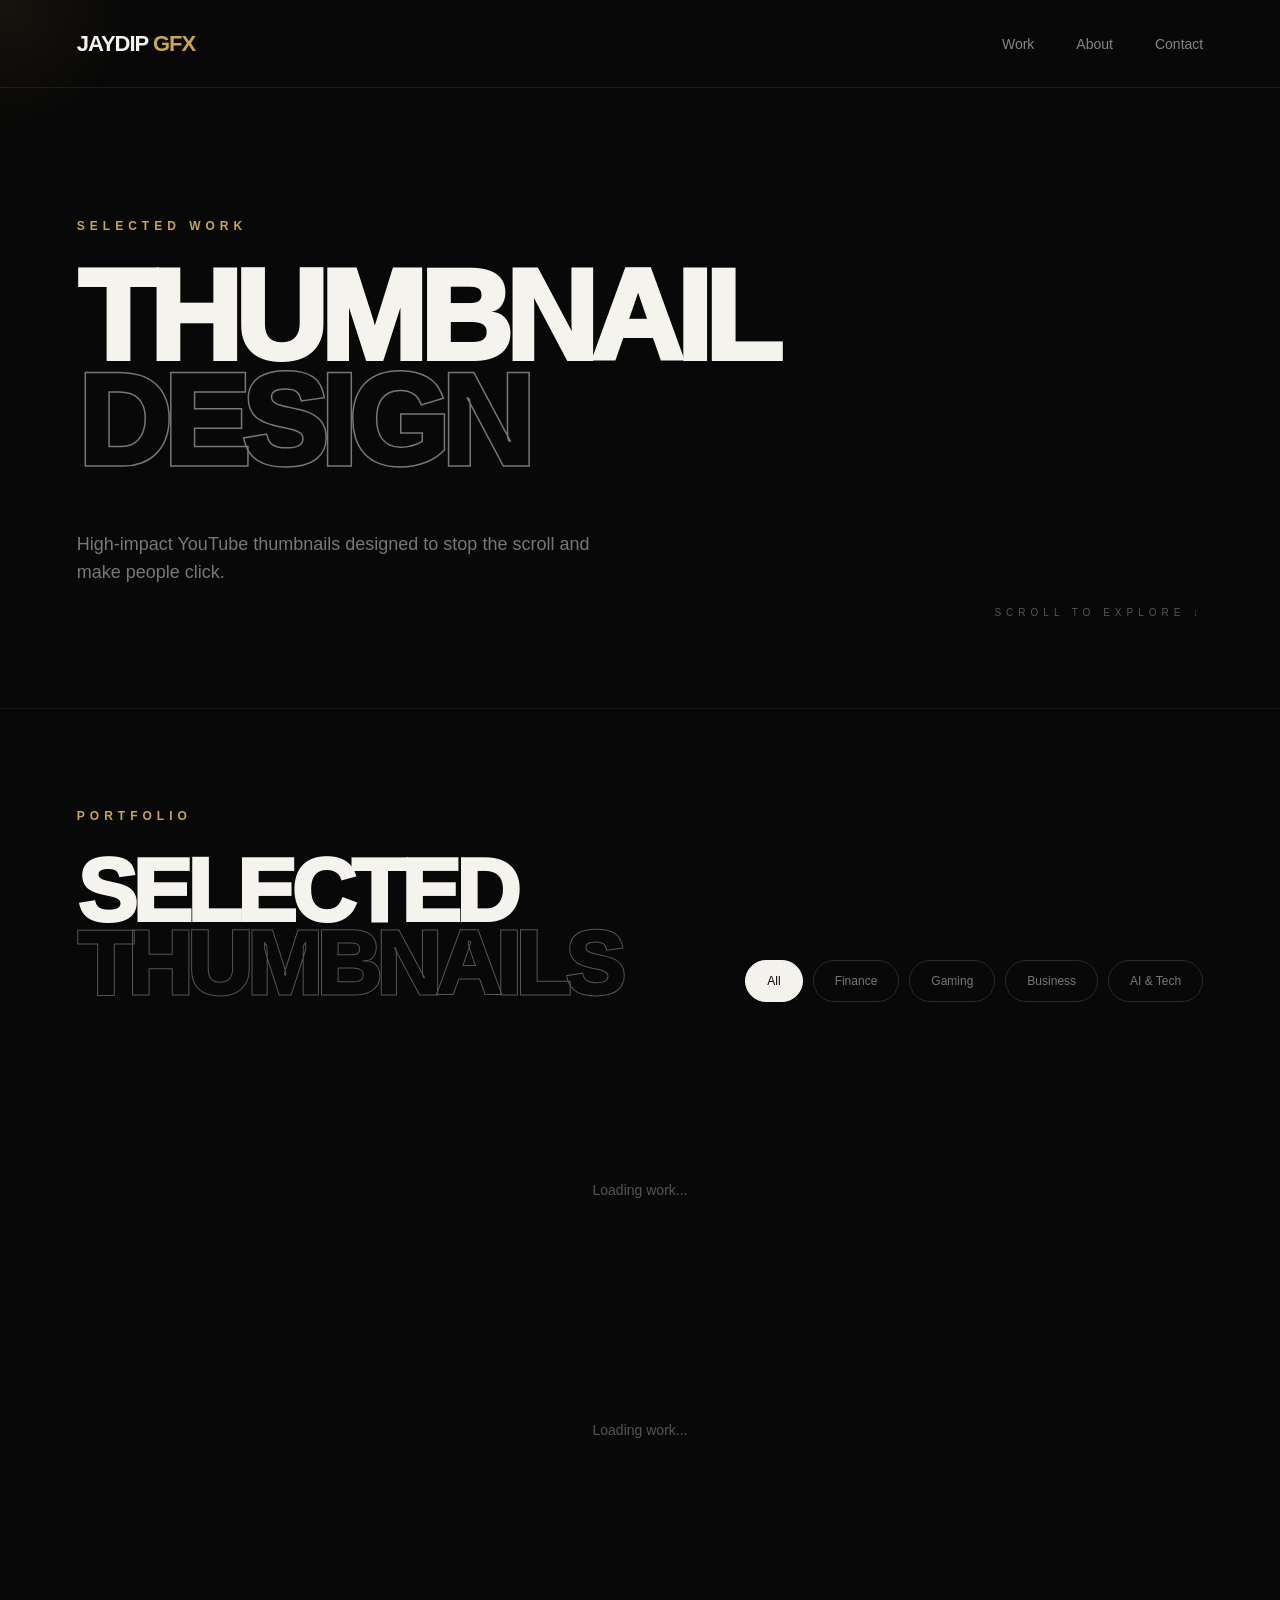
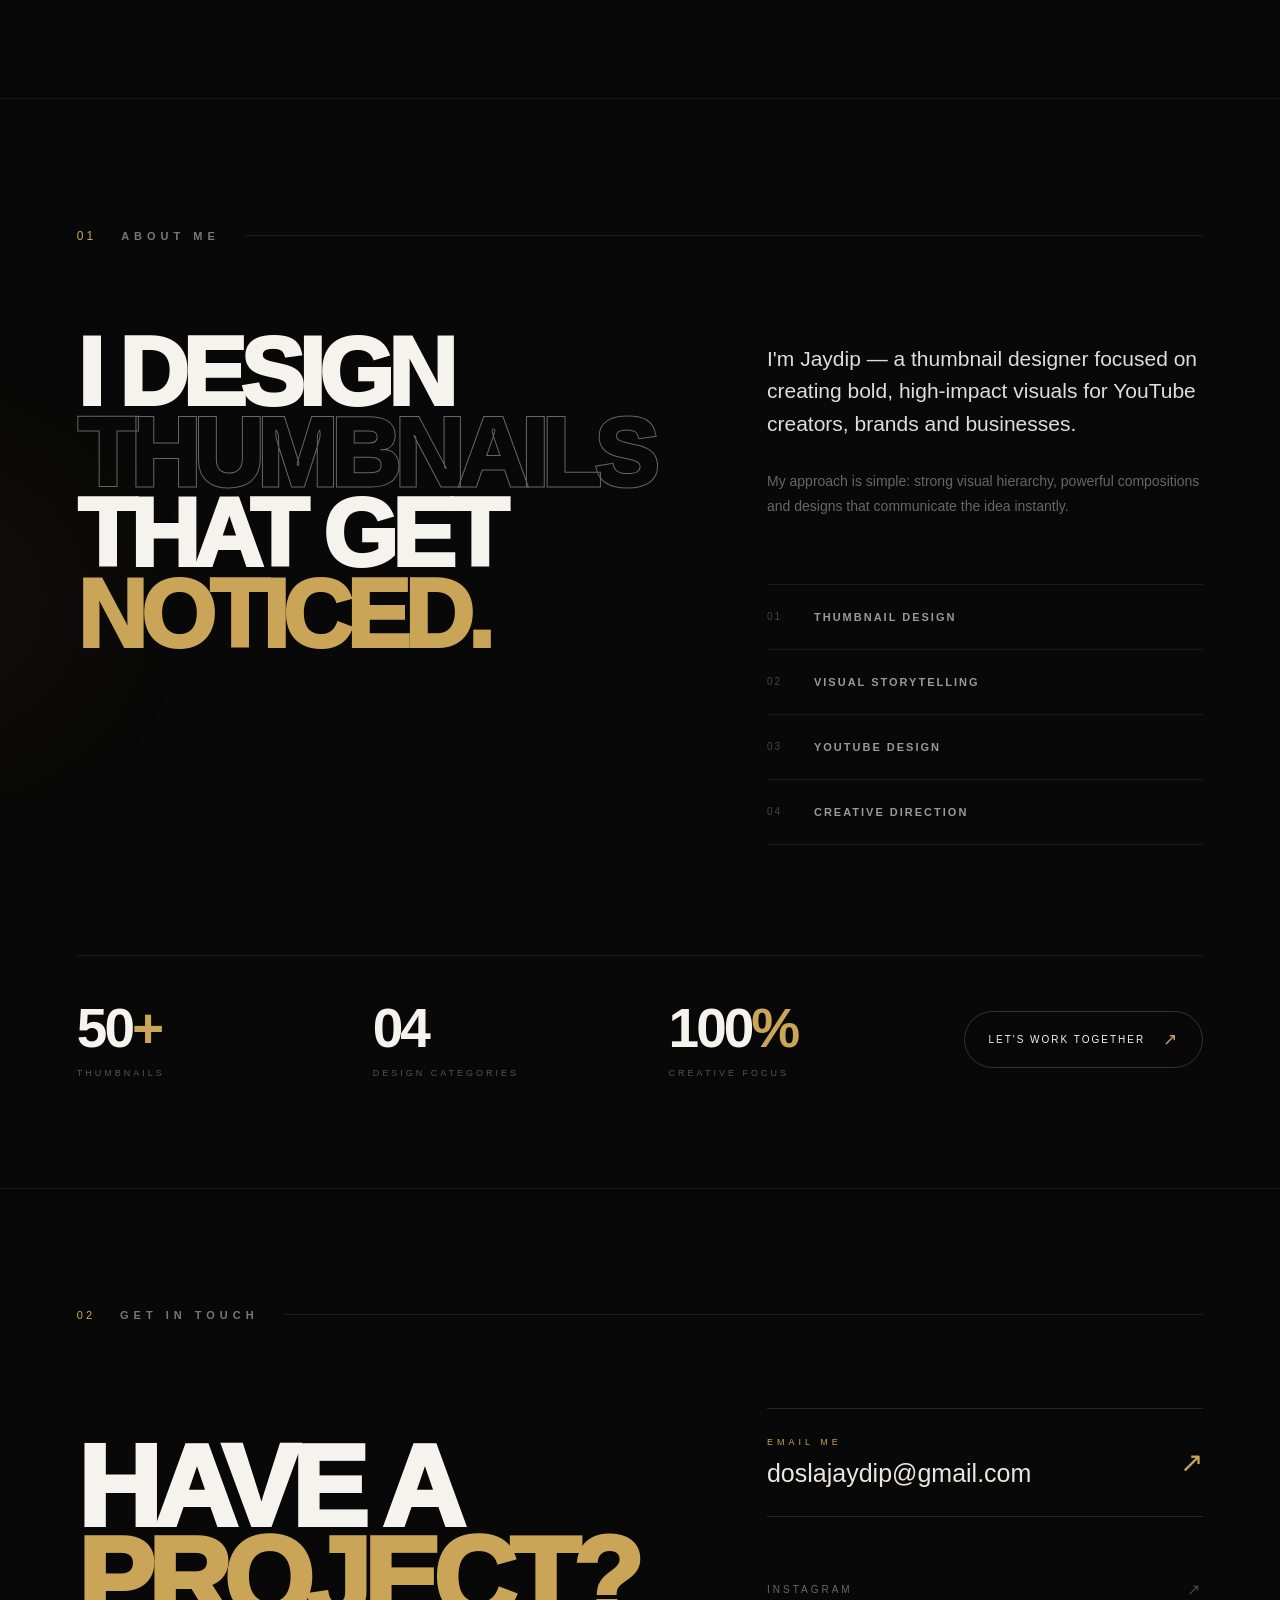
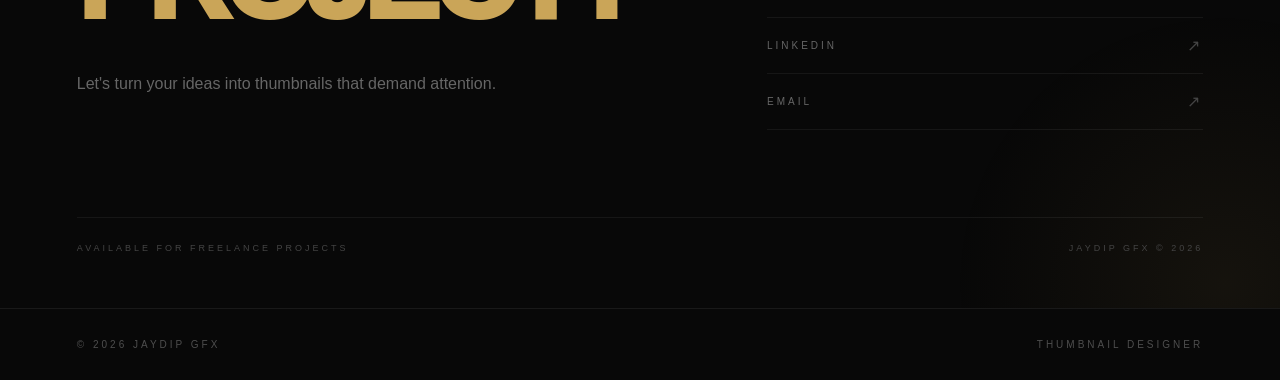
==== index.html @ 00093c63 "Initial portfolio website" ====
<!DOCTYPE html>
<html lang="en">

<head>
    <meta charset="UTF-8">
    <meta name="viewport" content="width=device-width, initial-scale=1.0">

    <title>Jaydip GFX — Thumbnail Designer</title>

    <meta
        name="description"
        content="Jaydip GFX — High-impact YouTube thumbnail designer creating bold visuals that stop the scroll."
    >

    <link rel="stylesheet" href="style.css">
</head>

<body>

    <!-- CURSOR GLOW -->
    <div class="cursor-glow"></div>


    <!-- =========================
         NAVBAR
    ========================== -->

    <header class="navbar">

        <div class="logo">
            JAYDIP <span>GFX</span>
        </div>

        <nav>
            <a href="#work">Work</a>
            <a href="#about">About</a>
            <a href="#contact">Contact</a>
        </nav>

    </header>


    <main>


        <!-- =========================
             HERO
        ========================== -->

        <section class="hero">

            <div class="hero-label">
                SELECTED WORK
            </div>

            <h1>
                THUMBNAIL
                <span>DESIGN</span>
            </h1>

            <p>
                High-impact YouTube thumbnails designed
                to stop the scroll and make people click.
            </p>

            <div class="scroll-text">
                SCROLL TO EXPLORE ↓
            </div>

        </section>



        <!-- =========================
             PORTFOLIO
        ========================== -->

        <section class="portfolio" id="work">

            <div class="portfolio-heading">

                <div>

                    <div class="small-label">
                        PORTFOLIO
                    </div>

                    <h2>
                        SELECTED
                        <span>THUMBNAILS</span>
                    </h2>

                </div>


                <div class="filters">

                    <button
                        class="filter active"
                        data-category="All"
                    >
                        All
                    </button>

                    <button
                        class="filter"
                        data-category="Finance"
                    >
                        Finance
                    </button>

                    <button
                        class="filter"
                        data-category="Gaming"
                    >
                        Gaming
                    </button>

                    <button
                        class="filter"
                        data-category="Business"
                    >
                        Business
                    </button>

                    <button
                        class="filter"
                        data-category="AI & Tech"
                    >
                        AI & Tech
                    </button>

                </div>

            </div>


            <!-- MOVING THUMBNAILS -->

            <div class="thumbnail-showcase">

                <div
                    class="thumbnail-row row-left"
                    id="thumbnailRow1"
                >
                    <div class="loading">
                        Loading work...
                    </div>
                </div>

                <div
                    class="thumbnail-row row-right"
                    id="thumbnailRow2"
                >
                    <div class="loading">
                        Loading work...
                    </div>
                </div>

            </div>

        </section>



        <!-- =========================
             ABOUT ME
        ========================== -->

        <section class="about" id="about">

            <div class="about-top">

                <div class="about-number">
                    01
                </div>

                <div class="about-label">
                    ABOUT ME
                </div>

            </div>


            <div class="about-main">

                <div class="about-heading">

                    <h2>
                        I DESIGN
                        <span>THUMBNAILS</span>
                        THAT GET
                        <em>NOTICED.</em>
                    </h2>

                </div>


                <div class="about-content">

                    <div class="about-intro">

                        <p class="about-big-text">
                            I'm Jaydip — a thumbnail designer
                            focused on creating bold, high-impact
                            visuals for YouTube creators,
                            brands and businesses.
                        </p>

                        <p class="about-description">
                            My approach is simple: strong visual
                            hierarchy, powerful compositions and
                            designs that communicate the idea
                            instantly.
                        </p>

                    </div>


                    <div class="about-skills">

                        <div class="skill">
                            <span>01</span>
                            <strong>THUMBNAIL DESIGN</strong>
                        </div>

                        <div class="skill">
                            <span>02</span>
                            <strong>VISUAL STORYTELLING</strong>
                        </div>

                        <div class="skill">
                            <span>03</span>
                            <strong>YOUTUBE DESIGN</strong>
                        </div>

                        <div class="skill">
                            <span>04</span>
                            <strong>CREATIVE DIRECTION</strong>
                        </div>

                    </div>

                </div>

            </div>


            <!-- ABOUT STATS -->

            <div class="about-bottom">

                <div class="about-stat">

                    <strong>
                        50<span>+</span>
                    </strong>

                    <p>
                        THUMBNAILS
                    </p>

                </div>


                <div class="about-stat">

                    <strong>
                        04
                    </strong>

                    <p>
                        DESIGN CATEGORIES
                    </p>

                </div>


                <div class="about-stat">

                    <strong>
                        100<span>%</span>
                    </strong>

                    <p>
                        CREATIVE FOCUS
                    </p>

                </div>


                <a
                    href="#contact"
                    class="about-button"
                >
                    LET'S WORK TOGETHER
                    <span>↗</span>
                </a>

            </div>

        </section>



        <!-- =========================
             CONTACT
        ========================== -->

        <section class="contact" id="contact">

            <div class="contact-header">

                <div class="contact-number">
                    02
                </div>

                <div class="contact-label">
                    GET IN TOUCH
                </div>

            </div>


            <div class="contact-main">

                <div class="contact-title">

                    <h2>
                        HAVE A
                        <span>PROJECT?</span>
                    </h2>

                    <p>
                        Let's turn your ideas into thumbnails
                        that demand attention.
                    </p>

                </div>


                <div class="contact-action">

                    <a
                        href="mailto:doslajaydip@gmail.com"
                        class="contact-email"
                    >

                        <span>
                            EMAIL ME
                        </span>

                        <strong>
                            doslajaydip@gmail.com
                        </strong>

                        <b>
                            ↗
                        </b>

                    </a>


                    <div class="contact-socials">

                        <a
                            href="https://www.instagram.com/jaydip.thums?stkn=MXZncGpzMDNqcXFlNA=="
                            target="_blank"
                            rel="noopener noreferrer"
                        >
                            INSTAGRAM
                            <span>↗</span>
                        </a>

                        <a
                            href="https://www.linkedin.com/in/jaydip-dosla-b72339359?utm_source=share_via&utm_content=profile&utm_medium=member_android"
                            target="_blank"
                            rel="noopener noreferrer"
                        >
                            LINKEDIN
                            <span>↗</span>
                        </a>

                        <a
                            href="mailto:doslajaydip@gmail.com"
                        >
                            EMAIL
                            <span>↗</span>
                        </a>

                    </div>

                </div>

            </div>


            <div class="contact-bottom">

                <span>
                    AVAILABLE FOR FREELANCE PROJECTS
                </span>

                <span>
                    JAYDIP GFX © 2026
                </span>

            </div>

        </section>

    </main>



    <!-- =========================
         FOOTER
    ========================== -->

    <footer>

        <div>
            © 2026 JAYDIP GFX
        </div>

        <div>
            THUMBNAIL DESIGNER
        </div>

    </footer>



    <!-- =========================
         LIGHTBOX
    ========================== -->

    <div
        class="lightbox"
        id="lightbox"
    >

        <button
            class="lightbox-close"
            id="lightboxClose"
            aria-label="Close preview"
        >
            ×
        </button>


        <button
            class="lightbox-nav lightbox-prev"
            id="lightboxPrev"
            aria-label="Previous thumbnail"
        >
            ←
        </button>


        <div class="lightbox-content">

            <img
                id="lightboxImage"
                src=""
                alt="Thumbnail Preview"
            >

            <div class="lightbox-info">

                <span id="lightboxCategory"></span>

                <h3 id="lightboxTitle"></h3>

            </div>

        </div>


        <button
            class="lightbox-nav lightbox-next"
            id="lightboxNext"
            aria-label="Next thumbnail"
        >
            →
        </button>

    </div>



    <!-- SUPABASE -->

    <script src="https://cdn.jsdelivr.net/npm/@supabase/supabase-js@2"></script>

    <script src="script.js"></script>

</body>

</html>
---- style.css ----
/* =========================================
   JAYDIP GFX
   DARK LUXURY THUMBNAIL PORTFOLIO
========================================= */


/* =========================================
   RESET
========================================= */

* {
    margin: 0;
    padding: 0;
    box-sizing: border-box;
}

html {
    scroll-behavior: smooth;
}

body {
    background: #080808;
    color: #f5f3ee;
    font-family: Arial, Helvetica, sans-serif;
    overflow-x: hidden;
}

button,
a {
    font-family: inherit;
}

button {
    border: none;
}


/* =========================================
   CURSOR GLOW
========================================= */

.cursor-glow {
    position: fixed;

    width: 300px;
    height: 300px;

    border-radius: 50%;

    pointer-events: none;

    background:
        radial-gradient(
            circle,
            rgba(202, 165, 88, 0.08),
            transparent 65%
        );

    transform:
        translate(-50%, -50%);

    z-index: 0;
}


/* =========================================
   NAVBAR
========================================= */

.navbar {
    height: 88px;

    padding:
        0 6vw;

    display: flex;

    align-items: center;

    justify-content: space-between;

    border-bottom:
        1px solid rgba(255,255,255,0.08);

    position: relative;

    z-index: 100;
}

.logo {
    font-size: 22px;

    font-weight: 900;

    letter-spacing: -1px;
}

.logo span {
    color: #caa558;
}

.navbar nav {
    display: flex;

    gap: 42px;
}

.navbar nav a {
    position: relative;

    color: #858585;

    text-decoration: none;

    font-size: 14px;

    transition:
        color 0.3s ease;
}

.navbar nav a::after {
    content: "";

    position: absolute;

    left: 0;

    bottom: -7px;

    width: 0;

    height: 1px;

    background: #caa558;

    transition:
        width 0.3s ease;
}

.navbar nav a:hover {
    color: #fff;
}

.navbar nav a:hover::after {
    width: 100%;
}


/* =========================================
   HERO
========================================= */

.hero {
    min-height: 620px;

    padding:
        110px 6vw
        100px;

    position: relative;

    display: flex;

    flex-direction: column;

    justify-content: center;
}

.hero-label,
.small-label,
.contact-label {
    color: #caa558;

    font-size: 12px;

    font-weight: 700;

    letter-spacing: 5px;

    margin-bottom: 32px;
}

.hero h1 {
    font-size:
        clamp(70px, 10vw, 150px);

    line-height: 0.82;

    letter-spacing: -7px;

    font-weight: 950;

    max-width: 1000px;
}

.hero h1 span {
    display: block;

    color: transparent;

    -webkit-text-stroke:
        1.5px #777;
}

.hero p {
    margin-top: 55px;

    color: #777;

    font-size: 18px;

    line-height: 1.6;

    max-width: 520px;
}

.scroll-text {
    position: absolute;

    right: 6vw;

    bottom: 90px;

    color: #555;

    font-size: 10px;

    letter-spacing: 5px;
}


/* =========================================
   PORTFOLIO
========================================= */

.portfolio {
    padding:
        100px 0
        150px;

    border-top:
        1px solid rgba(255,255,255,0.07);

    overflow: hidden;
}

.portfolio-heading {
    padding:
        0 6vw
        70px;

    display: flex;

    align-items: flex-end;

    justify-content: space-between;

    gap: 40px;
}

.portfolio-heading h2 {
    font-size:
        clamp(55px, 7vw, 100px);

    line-height: 0.82;

    letter-spacing: -5px;

    font-weight: 950;
}

.portfolio-heading h2 span {
    display: block;

    color: transparent;

    -webkit-text-stroke:
        1px #555;
}


/* =========================================
   FILTERS
========================================= */

.filters {
    display: flex;

    gap: 10px;

    flex-wrap: wrap;

    justify-content: flex-end;
}

.filter {
    background: transparent;

    color: #777;

    border:
        1px solid #292929;

    border-radius: 100px;

    padding:
        13px 21px;

    cursor: pointer;

    font-size: 12px;

    transition:
        0.3s ease;
}

.filter:hover {
    border-color: #777;

    color: #fff;
}

.filter.active {
    background: #f4f2ed;

    color: #090909;

    border-color: #f4f2ed;
}


/* =========================================
   MOVING THUMBNAILS
========================================= */

.thumbnail-showcase {
    width: 100%;

    overflow: hidden;

    display: flex;

    flex-direction: column;

    gap: 24px;

    padding: 10px 0;
}

.thumbnail-row {
    display: flex;

    width: max-content;

    gap: 24px;

    will-change: transform;
}

.row-left {
    animation:
        moveRight 35s linear infinite;
}

.row-right {
    animation:
        moveLeft 35s linear infinite;
}

@keyframes moveLeft {

    from {
        transform: translateX(0);
    }

    to {
        transform: translateX(-50%);
    }

}

@keyframes moveRight {

    from {
        transform: translateX(-50%);
    }

    to {
        transform: translateX(0);
    }

}


/* =========================================
   THUMBNAIL CARD
========================================= */

.thumbnail-card {
    position: relative;

    width: 420px;

    aspect-ratio: 16 / 9;

    flex-shrink: 0;

    overflow: hidden;

    background: #111;

    border:
        1px solid rgba(255,255,255,0.09);

    border-radius: 5px;

    cursor: pointer;

    transition:
        transform 0.5s ease,
        border-color 0.5s ease;
}

.thumbnail-card:hover {
    transform:
        scale(1.025);

    border-color:
        rgba(202,165,88,0.65);

    z-index: 5;
}

.thumbnail-card img {
    width: 100%;

    height: 100%;

    display: block;

    object-fit: cover;

    transition:
        transform 0.8s ease;
}

.thumbnail-card:hover img {
    transform:
        scale(1.06);
}


/* =========================================
   THUMBNAIL OVERLAY
========================================= */

.thumbnail-overlay {
    position: absolute;

    inset: 0;

    padding: 24px;

    display: flex;

    flex-direction: column;

    justify-content: flex-end;

    background:
        linear-gradient(
            transparent 45%,
            rgba(0,0,0,0.88)
        );

    opacity: 0;

    transition:
        opacity 0.4s ease;
}

.thumbnail-card:hover
.thumbnail-overlay {
    opacity: 1;
}

.thumbnail-category {
    color: #caa558;

    font-size: 10px;

    letter-spacing: 3px;

    text-transform: uppercase;

    margin-bottom: 8px;
}

.thumbnail-title {
    color: #fff;

    font-size: 20px;

    font-weight: 800;
}


/* =========================================
   LOADING / ERROR
========================================= */

.loading,
.error,
.empty {
    width: 100vw;

    text-align: center;

    padding: 100px;

    color: #555;

    font-size: 14px;
}


/* =========================================
   ABOUT
========================================= */

.about {
    position: relative;

    padding:
        130px 6vw
        110px;

    border-top:
        1px solid rgba(255,255,255,0.07);

    overflow: hidden;
}

.about::before {
    content: "";

    position: absolute;

    width: 500px;
    height: 500px;

    left: -300px;
    top: 250px;

    border-radius: 50%;

    background:
        radial-gradient(
            circle,
            rgba(202,165,88,0.045),
            transparent 70%
        );

    pointer-events: none;
}


/* =========================================
   ABOUT TOP
========================================= */

.about-top {
    display: flex;

    align-items: center;

    gap: 25px;

    margin-bottom: 90px;
}

.about-number {
    color: #caa558;

    font-size: 12px;

    letter-spacing: 3px;
}

.about-label {
    color: #777;

    font-size: 11px;

    font-weight: 700;

    letter-spacing: 5px;
}

.about-top::after {
    content: "";

    height: 1px;

    flex: 1;

    background:
        rgba(255,255,255,0.09);
}


/* =========================================
   ABOUT MAIN
========================================= */

.about-main {
    position: relative;

    z-index: 2;

    display: grid;

    grid-template-columns:
        1.15fr
        0.85fr;

    gap: 100px;

    align-items: start;
}


/* =========================================
   ABOUT HEADING
========================================= */

.about-heading h2 {
    font-size:
        clamp(55px, 7.5vw, 115px);

    line-height: 0.84;

    letter-spacing: -6px;

    font-weight: 950;
}

.about-heading h2 span {
    display: block;

    color: transparent;

    -webkit-text-stroke:
        1px #666;
}

.about-heading h2 em {
    display: block;

    color: #caa558;

    font-style: normal;
}


/* =========================================
   ABOUT CONTENT
========================================= */

.about-content {
    padding-top: 10px;
}

.about-intro {
    max-width: 520px;
}

.about-big-text {
    color: #ddd;

    font-size: 21px;

    line-height: 1.55;

    font-weight: 500;
}

.about-description {
    margin-top: 28px;

    color: #666;

    font-size: 14px;

    line-height: 1.8;

    max-width: 480px;
}


/* =========================================
   SKILLS
========================================= */

.about-skills {
    margin-top: 65px;

    border-top:
        1px solid rgba(255,255,255,0.08);
}

.skill {
    min-height: 65px;

    display: flex;

    align-items: center;

    gap: 22px;

    border-bottom:
        1px solid rgba(255,255,255,0.08);

    transition:
        padding 0.3s ease;
}

.skill:hover {
    padding-left: 10px;
}

.skill span {
    color: #444;

    font-size: 10px;

    letter-spacing: 2px;

    width: 25px;
}

.skill strong {
    color: #999;

    font-size: 11px;

    letter-spacing: 2px;

    font-weight: 700;

    transition:
        color 0.3s ease;
}

.skill:hover strong {
    color: #caa558;
}


/* =========================================
   ABOUT STATS
========================================= */

.about-bottom {
    position: relative;

    z-index: 2;

    margin-top: 110px;

    padding-top: 45px;

    border-top:
        1px solid rgba(255,255,255,0.08);

    display: grid;

    grid-template-columns:
        1fr
        1fr
        1fr
        auto;

    align-items: center;

    gap: 45px;
}

.about-stat strong {
    display: block;

    color: #f5f3ee;

    font-size: 55px;

    line-height: 1;

    letter-spacing: -3px;

    font-weight: 900;
}

.about-stat strong span {
    color: #caa558;
}

.about-stat p {
    margin-top: 12px;

    color: #555;

    font-size: 9px;

    letter-spacing: 3px;
}


/* =========================================
   ABOUT BUTTON
========================================= */

.about-button {
    display: inline-flex;

    align-items: center;

    gap: 18px;

    color: #f5f3ee;

    text-decoration: none;

    border:
        1px solid #333;

    border-radius: 100px;

    padding:
        17px 23px;

    font-size: 10px;

    letter-spacing: 2px;

    transition:
        0.3s ease;
}

.about-button span {
    color: #caa558;

    font-size: 17px;

    transition:
        transform 0.3s ease;
}

.about-button:hover {
    background: #f5f3ee;

    color: #080808;

    border-color: #f5f3ee;
}

.about-button:hover span {
    transform:
        translate(3px,-3px);
}


/* =========================================
   PREMIUM CONTACT
========================================= */

.contact {
    position: relative;

    min-height: 720px;

    padding:
        120px 6vw
        55px;

    border-top:
        1px solid rgba(255,255,255,0.07);

    display: flex;

    flex-direction: column;

    justify-content: space-between;

    overflow: hidden;
}


/* CONTACT GLOW */

.contact::before {
    content: "";

    position: absolute;

    width: 550px;
    height: 550px;

    right: -220px;
    bottom: -250px;

    border-radius: 50%;

    background:
        radial-gradient(
            circle,
            rgba(202,165,88,0.07),
            transparent 70%
        );

    pointer-events: none;
}


/* =========================================
   CONTACT HEADER
========================================= */

.contact-header {
    display: flex;

    align-items: center;

    gap: 25px;
}

.contact-number {
    color: #caa558;

    font-size: 11px;

    letter-spacing: 3px;
}

.contact-label {
    margin: 0;

    color: #777;

    font-size: 11px;

    font-weight: 700;

    letter-spacing: 5px;
}

.contact-header::after {
    content: "";

    height: 1px;

    flex: 1;

    background:
        rgba(255,255,255,0.09);
}


/* =========================================
   CONTACT MAIN
========================================= */

.contact-main {
    position: relative;

    z-index: 2;

    display: grid;

    grid-template-columns:
        1.15fr
        0.85fr;

    gap: 100px;

    align-items: center;
}


/* =========================================
   CONTACT TITLE
========================================= */

.contact-title h2 {
    font-size:
        clamp(70px, 9vw, 140px);

    line-height: 0.8;

    letter-spacing: -7px;

    font-weight: 950;
}

.contact-title h2 span {
    display: block;

    color: #caa558;
}

.contact-title p {
    max-width: 450px;

    margin-top: 45px;

    color: #666;

    font-size: 16px;

    line-height: 1.7;
}


/* =========================================
   EMAIL CTA
========================================= */

.contact-action {
    width: 100%;
}

.contact-email {
    position: relative;

    display: block;

    padding:
        28px 0;

    color: #fff;

    text-decoration: none;

    border-top:
        1px solid rgba(255,255,255,0.12);

    border-bottom:
        1px solid rgba(255,255,255,0.12);

    transition:
        padding 0.4s ease;
}

.contact-email:hover {
    padding-left: 12px;
}

.contact-email span {
    display: block;

    margin-bottom: 12px;

    color: #caa558;

    font-size: 9px;

    letter-spacing: 4px;
}

.contact-email strong {
    display: inline-block;

    color: #e8e6e0;

    font-size:
        clamp(18px, 2vw, 25px);

    font-weight: 500;
}

.contact-email b {
    position: absolute;

    right: 0;

    top: 50%;

    transform:
        translateY(-50%);

    color: #caa558;

    font-size: 28px;

    font-weight: 400;

    transition:
        transform 0.3s ease;
}

.contact-email:hover b {
    transform:
        translate(5px,-55%);
}


/* =========================================
   SOCIAL LINKS
========================================= */

.contact-socials {
    margin-top: 45px;

    display: flex;

    flex-direction: column;
}

.contact-socials a {
    display: flex;

    align-items: center;

    justify-content: space-between;

    padding:
        18px 0;

    color: #666;

    text-decoration: none;

    font-size: 10px;

    letter-spacing: 3px;

    border-bottom:
        1px solid rgba(255,255,255,0.06);

    transition:
        color 0.3s ease,
        padding 0.3s ease;
}

.contact-socials a:hover {
    color: #fff;

    padding-left: 8px;
}

.contact-socials a span {
    color: #444;

    font-size: 16px;

    transition:
        color 0.3s ease,
        transform 0.3s ease;
}

.contact-socials a:hover span {
    color: #caa558;

    transform:
        translate(3px,-3px);
}


/* =========================================
   CONTACT BOTTOM
========================================= */

.contact-bottom {
    position: relative;

    z-index: 2;

    display: flex;

    justify-content: space-between;

    padding-top: 25px;

    border-top:
        1px solid rgba(255,255,255,0.06);

    color: #444;

    font-size: 9px;

    letter-spacing: 3px;
}


/* =========================================
   FOOTER
========================================= */

footer {
    padding:
        30px 6vw;

    border-top:
        1px solid rgba(255,255,255,0.07);

    display: flex;

    justify-content: space-between;

    color: #4e4e4e;

    font-size: 10px;

    letter-spacing: 3px;
}


/* =========================================
   LIGHTBOX
========================================= */

.lightbox {
    position: fixed;

    inset: 0;

    width: 100%;
    height: 100%;

    z-index: 99999;

    display: flex;

    align-items: center;

    justify-content: center;

    padding: 40px;

    background:
        rgba(4,4,4,0.96);

    backdrop-filter:
        blur(20px);

    -webkit-backdrop-filter:
        blur(20px);

    opacity: 0;

    visibility: hidden;

    pointer-events: none;

    transition:
        opacity 0.3s ease,
        visibility 0.3s ease;
}

.lightbox.active {
    opacity: 1;

    visibility: visible;

    pointer-events: auto;
}


/* LIGHTBOX CONTENT */

.lightbox-content {
    width:
        min(1100px,90vw);

    max-height: 90vh;

    display: flex;

    flex-direction: column;

    align-items: center;

    justify-content: center;
}

.lightbox-content img {
    max-width: 100%;

    max-height: 75vh;

    width: auto;

    height: auto;

    object-fit: contain;

    border:
        1px solid rgba(255,255,255,0.1);

    box-shadow:
        0 40px 100px rgba(0,0,0,0.7);
}


/* LIGHTBOX INFO */

.lightbox-info {
    width: 100%;

    max-width: 900px;

    padding-top: 22px;
}

.lightbox-info span {
    display: block;

    color: #caa558;

    font-size: 10px;

    letter-spacing: 4px;

    text-transform: uppercase;

    margin-bottom: 8px;
}

.lightbox-info h3 {
    color: #fff;

    font-size: 24px;

    font-weight: 800;
}


/* CLOSE BUTTON */

.lightbox-close {
    position: absolute;

    top: 30px;

    right: 40px;

    width: 50px;

    height: 50px;

    display: flex;

    align-items: center;

    justify-content: center;

    border:
        1px solid #333;

    border-radius: 50%;

    background: transparent;

    color: #fff;

    font-size: 30px;

    cursor: pointer;

    transition:
        0.3s ease;
}

.lightbox-close:hover {
    background: #fff;

    color: #080808;

    border-color: #fff;
}


/* LIGHTBOX NAV */

.lightbox-nav {
    position: absolute;

    top: 50%;

    transform:
        translateY(-50%);

    width: 55px;

    height: 55px;

    border:
        1px solid #333;

    border-radius: 50%;

    background:
        rgba(10,10,10,0.7);

    color: #fff;

    font-size: 20px;

    cursor: pointer;

    transition:
        0.3s ease;

    z-index: 2;
}

.lightbox-nav:hover {
    background: #f5f3ee;

    color: #080808;

    border-color: #f5f3ee;
}

.lightbox-prev {
    left: 35px;
}

.lightbox-next {
    right: 35px;
}


/* =========================================
   TABLET
========================================= */

@media (max-width: 900px) {

    .about-main {
        grid-template-columns: 1fr;

        gap: 60px;
    }

    .about-bottom {
        grid-template-columns:
            1fr 1fr;

        gap: 45px;
    }

    .contact-main {
        grid-template-columns: 1fr;

        gap: 60px;
    }

}


/* =========================================
   MOBILE
========================================= */

@media (max-width: 768px) {

    /* NAVBAR */

    .navbar {
        height: 70px;

        padding:
            0 5vw;
    }

    .navbar nav {
        gap: 18px;
    }

    .navbar nav a {
        font-size: 12px;
    }


    /* HERO */

    .hero {
        min-height: 520px;

        padding:
            80px 5vw;
    }

    .hero h1 {
        font-size: 18vw;

        letter-spacing: -4px;
    }

    .hero p {
        margin-top: 40px;

        font-size: 15px;
    }

    .scroll-text {
        display: none;
    }


    /* PORTFOLIO */

    .portfolio-heading {
        padding:
            0 5vw
            50px;

        flex-direction: column;

        align-items: flex-start;
    }

    .portfolio-heading h2 {
        font-size: 16vw;
    }

    .filters {
        justify-content: flex-start;
    }

    .thumbnail-card {
        width: 300px;
    }

    .thumbnail-showcase {
        gap: 16px;
    }

    .thumbnail-row {
        gap: 16px;
    }


    /* ABOUT */

    .about {
        padding:
            90px 5vw
            80px;
    }

    .about-top {
        margin-bottom: 60px;
    }

    .about-heading h2 {
        font-size: 16vw;

        letter-spacing: -4px;
    }

    .about-big-text {
        font-size: 18px;
    }

    .about-description {
        font-size: 13px;
    }

    .about-skills {
        margin-top: 45px;
    }

    .about-bottom {
        margin-top: 75px;

        grid-template-columns:
            1fr 1fr;

        gap: 35px;
    }

    .about-stat strong {
        font-size: 42px;
    }

    .about-button {
        grid-column:
            1 / -1;

        justify-self: start;

        margin-top: 10px;
    }


    /* CONTACT */

    .contact {
        min-height: 700px;

        padding:
            90px 5vw
            40px;
    }

    .contact-title h2 {
        font-size: 15vw;

        letter-spacing: -5px;
    }

    .contact-title p {
        font-size: 14px;

        margin-top: 30px;
    }

    .contact-email strong {
        font-size: 17px;
    }

    .contact-socials {
        margin-top: 35px;
    }

    .contact-bottom {
        flex-direction: column;

        gap: 12px;

        font-size: 8px;
    }


    /* FOOTER */

    footer {
        padding:
            25px 5vw;

        gap: 20px;
    }


    /* LIGHTBOX */

    .lightbox {
        padding: 20px;
    }

    .lightbox-content {
        width: 100%;
    }

    .lightbox-content img {
        max-height: 65vh;
    }

    .lightbox-close {
        top: 18px;

        right: 18px;

        width: 44px;

        height: 44px;

        font-size: 25px;
    }

    .lightbox-nav {
        width: 44px;

        height: 44px;

        font-size: 16px;
    }

    .lightbox-prev {
        left: 12px;
    }

    .lightbox-next {
        right: 12px;
    }

    .lightbox-info h3 {
        font-size: 19px;
    }

}


/* =========================================
   SMALL MOBILE
========================================= */

@media (max-width: 480px) {

    .navbar nav {
        gap: 12px;
    }

    .navbar nav a {
        font-size: 10px;
    }

    .logo {
        font-size: 18px;
    }

    .hero {
        min-height: 470px;
    }

    .hero-label {
        letter-spacing: 3px;
    }

    .about-heading h2 {
        font-size: 17vw;
    }

    .about-bottom {
        grid-template-columns: 1fr;
    }

    .about-button {
        grid-column: auto;
    }

    .about-stat strong {
        font-size: 48px;
    }

    .contact-title h2 {
        font-size: 17vw;
    }

    footer {
        flex-direction: column;

        align-items: flex-start;
    }

}


/* =========================================
   REDUCED MOTION
========================================= */

@media (prefers-reduced-motion: reduce) {

    html {
        scroll-behavior: auto;
    }

    .thumbnail-row {
        animation: none;
    }

}
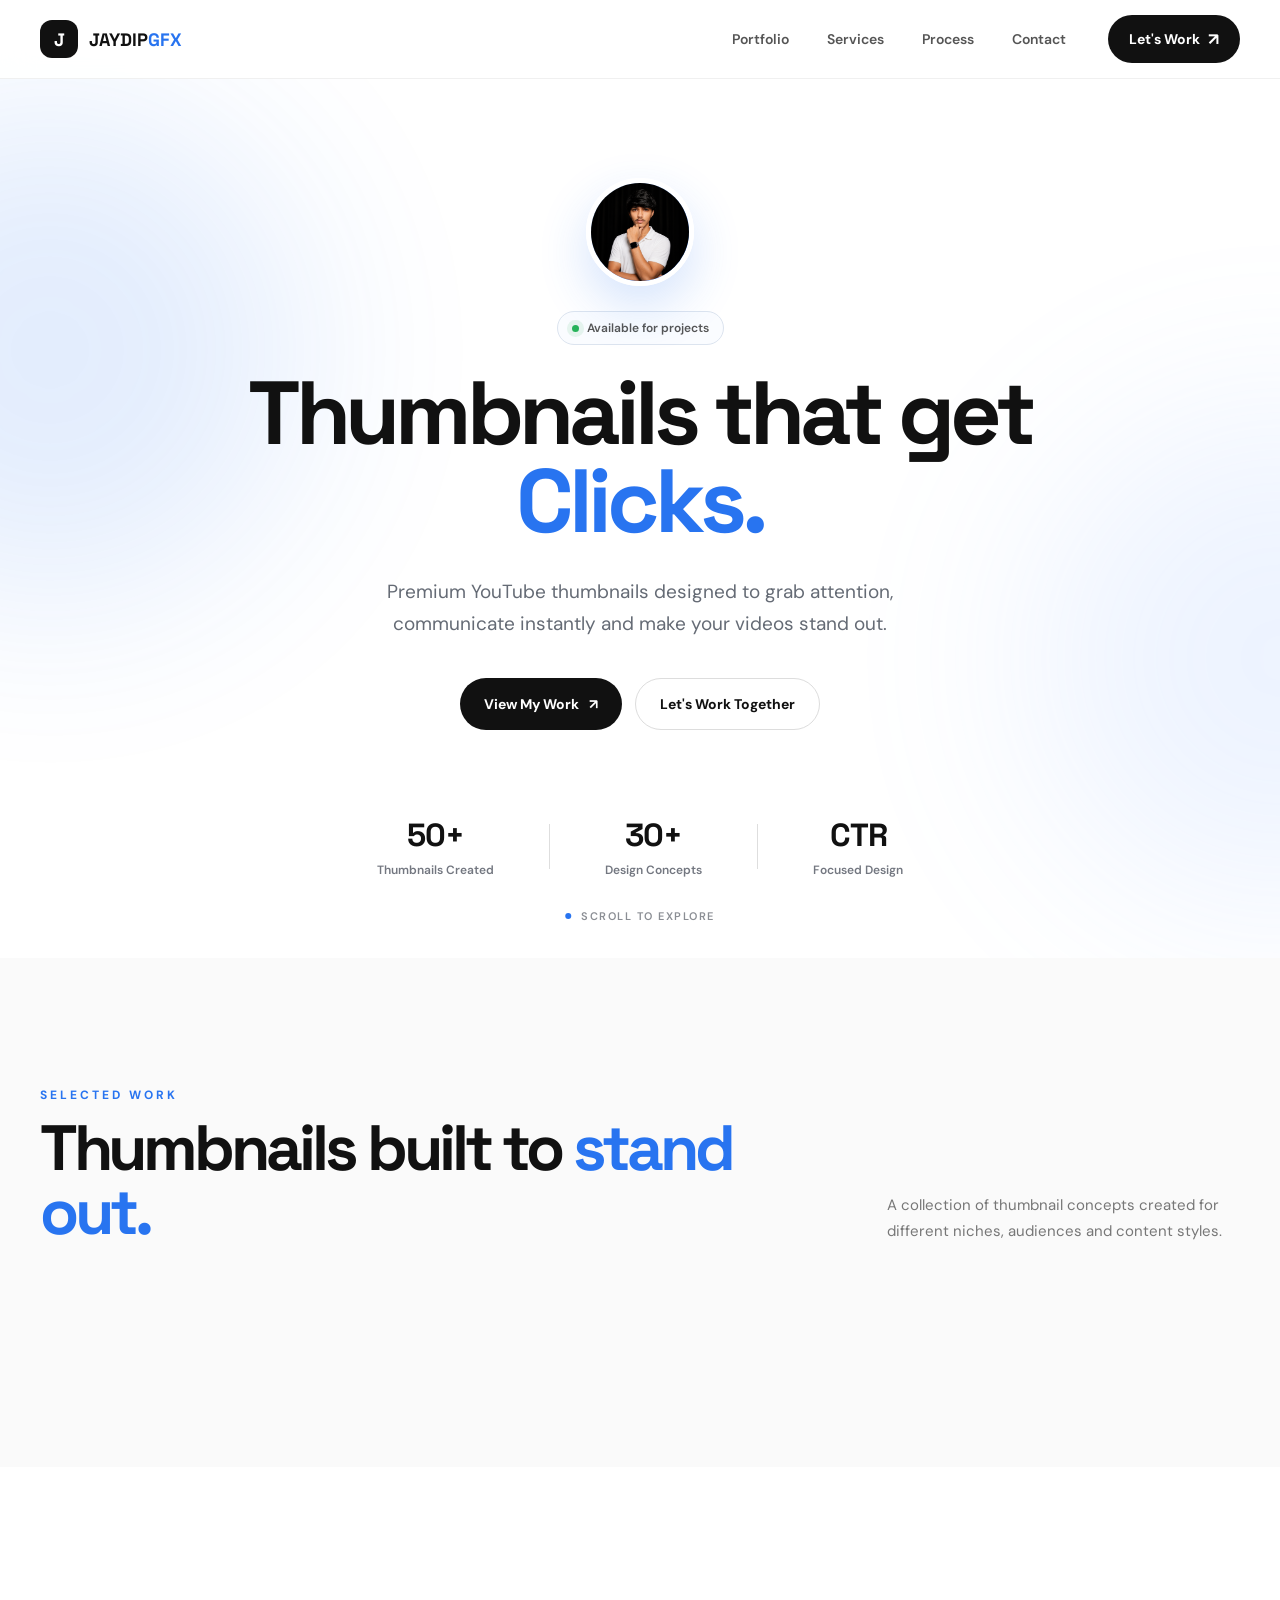
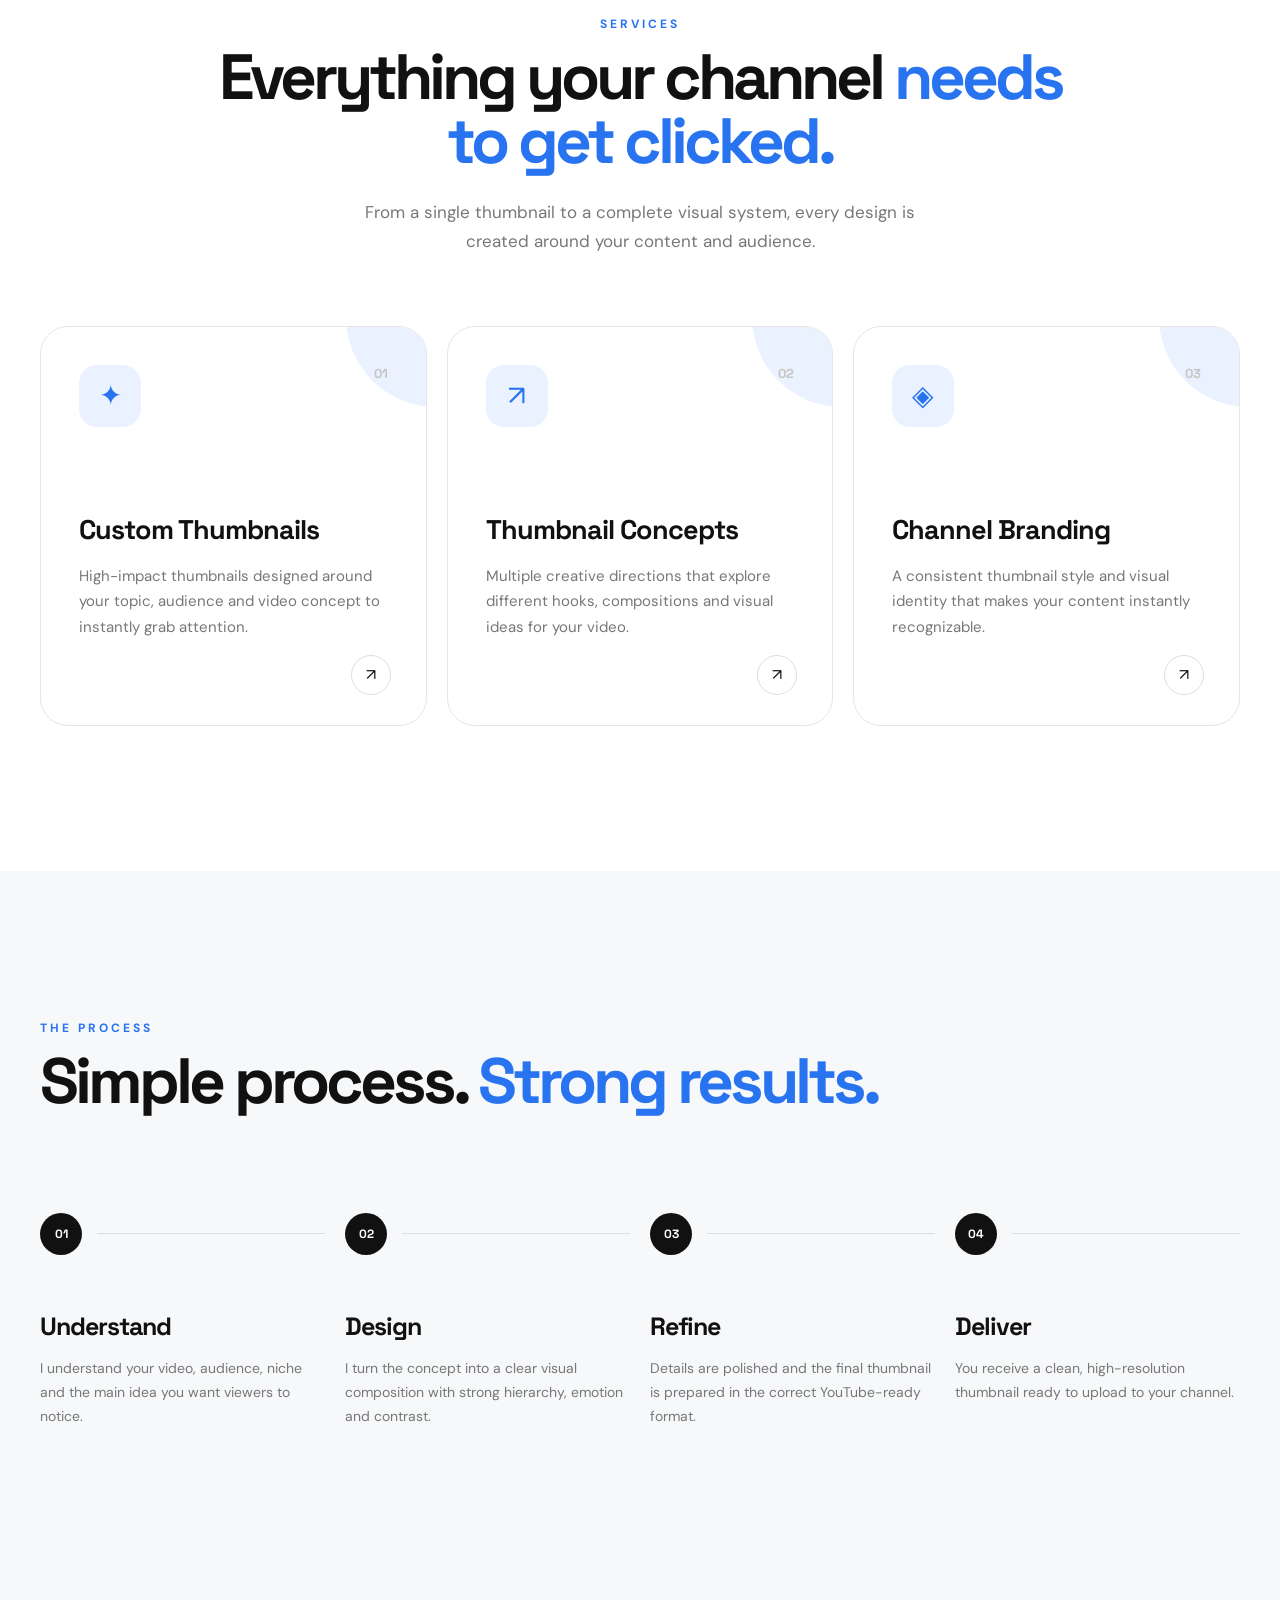
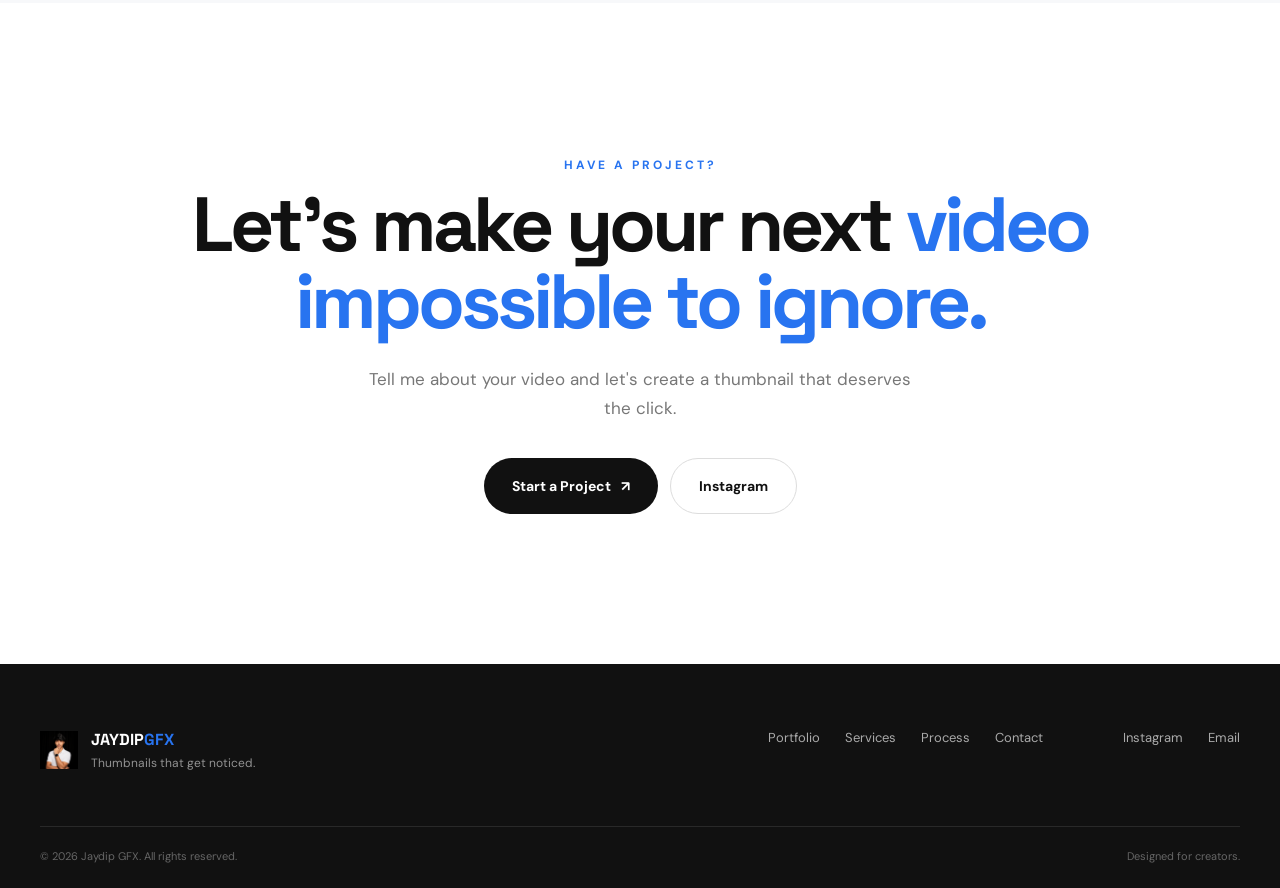
==== commit f62f3ba8: "Update profile images" ====
--- a/index.html
+++ b/index.html
@@ -1,15 +1,22 @@
 <!DOCTYPE html>
 <html lang="en">
-
 <head>
     <meta charset="UTF-8">
     <meta name="viewport" content="width=device-width, initial-scale=1.0">
 
-    <title>Jaydip GFX — Thumbnail Designer</title>
+    <title>JAYDIP GFX — Thumbnail Designer</title>
 
     <meta
         name="description"
-        content="Jaydip GFX — High-impact YouTube thumbnail designer creating bold visuals that stop the scroll."
+        content="Premium YouTube thumbnail design for creators, brands and businesses."
+    >
+
+    <link rel="preconnect" href="https://fonts.googleapis.com">
+    <link rel="preconnect" href="https://fonts.gstatic.com" crossorigin>
+
+    <link
+        href="https://fonts.googleapis.com/css2?family=DM+Sans:wght@400;500;600;700&family=Space+Grotesk:wght@500;600;700&display=swap"
+        rel="stylesheet"
     >
 
     <link rel="stylesheet" href="style.css">
@@ -17,484 +24,484 @@
 
 <body>
 
-    <!-- CURSOR GLOW -->
-    <div class="cursor-glow"></div>
-
-
-    <!-- =========================
-         NAVBAR
-    ========================== -->
+    <!-- ================= NAVBAR ================= -->
 
     <header class="navbar">
-
-        <div class="logo">
-            JAYDIP <span>GFX</span>
+        <div class="nav-inner">
+
+            <a href="#home" class="brand">
+                <div class="brand-mark">J</div>
+                <span>JAYDIP<span class="blue">GFX</span></span>
+            </a>
+
+            <nav class="nav-links">
+                <a href="#portfolio">Portfolio</a>
+                <a href="#services">Services</a>
+                <a href="#process">Process</a>
+                <a href="#contact">Contact</a>
+            </nav>
+
+            <a href="#contact" class="nav-button">
+                Let's Work
+                <span>↗</span>
+            </a>
+
+            <button class="menu-button" id="menuButton">
+                ☰
+            </button>
+
         </div>
-
-        <nav>
-            <a href="#work">Work</a>
-            <a href="#about">About</a>
-            <a href="#contact">Contact</a>
-        </nav>
-
     </header>
 
 
+    <!-- ================= MOBILE MENU ================= -->
+
+    <div class="mobile-menu" id="mobileMenu">
+
+        <a href="#portfolio">Portfolio</a>
+        <a href="#services">Services</a>
+        <a href="#process">Process</a>
+        <a href="#contact">Contact</a>
+
+    </div>
+
+
+    <!-- ================= HERO ================= -->
+
     <main>
 
-
-        <!-- =========================
-             HERO
-        ========================== -->
-
-        <section class="hero">
-
-            <div class="hero-label">
-                SELECTED WORK
-            </div>
-
-            <h1>
-                THUMBNAIL
-                <span>DESIGN</span>
-            </h1>
-
-            <p>
-                High-impact YouTube thumbnails designed
-                to stop the scroll and make people click.
-            </p>
-
-            <div class="scroll-text">
-                SCROLL TO EXPLORE ↓
+        <section class="hero" id="home">
+
+            <div class="hero-glow glow-one"></div>
+            <div class="hero-glow glow-two"></div>
+
+            <div class="hero-content">
+
+                <div class="profile-image">
+                    <img src="profile.jpg" alt="Jaydip">
+                </div>
+
+                <div class="available">
+                    <span class="status-dot"></span>
+                    Available for projects
+                </div>
+
+                <h1>
+                    Thumbnails that get
+                    <span>Clicks.</span>
+                </h1>
+
+                <p class="hero-description">
+                    Premium YouTube thumbnails designed to grab attention,
+                    communicate instantly and make your videos stand out.
+                </p>
+
+                <div class="hero-buttons">
+
+                    <a href="#portfolio" class="primary-button">
+                        View My Work
+                        <span>↗</span>
+                    </a>
+
+                    <a href="#contact" class="secondary-button">
+                        Let's Work Together
+                    </a>
+
+                </div>
+
+                <div class="hero-stats">
+
+                    <div class="hero-stat">
+                        <strong>50+</strong>
+                        <span>Thumbnails Created</span>
+                    </div>
+
+                    <div class="stat-line"></div>
+
+                    <div class="hero-stat">
+                        <strong>30+</strong>
+                        <span>Design Concepts</span>
+                    </div>
+
+                    <div class="stat-line"></div>
+
+                    <div class="hero-stat">
+                        <strong>CTR</strong>
+                        <span>Focused Design</span>
+                    </div>
+
+                </div>
+
+            </div>
+
+            <div class="scroll-indicator">
+                <span></span>
+                Scroll to explore
             </div>
 
         </section>
 
 
-
-        <!-- =========================
-             PORTFOLIO
-        ========================== -->
-
-        <section class="portfolio" id="work">
-
-            <div class="portfolio-heading">
+        <!-- ================= PORTFOLIO ================= -->
+
+        <section class="portfolio-section" id="portfolio">
+
+            <div class="section-heading">
 
                 <div>
-
-                    <div class="small-label">
-                        PORTFOLIO
-                    </div>
+                    <span class="eyebrow">SELECTED WORK</span>
 
                     <h2>
-                        SELECTED
-                        <span>THUMBNAILS</span>
+                        Thumbnails built to
+                        <span>stand out.</span>
                     </h2>
-
-                </div>
-
-
-                <div class="filters">
-
-                    <button
-                        class="filter active"
-                        data-category="All"
+                </div>
+
+                <p>
+                    A collection of thumbnail concepts created for
+                    different niches, audiences and content styles.
+                </p>
+
+            </div>
+
+
+            <!-- FILTERS -->
+
+
+            <!-- MOVING ROW 1 -->
+
+            <div class="portfolio-marquee">
+
+                <div class="portfolio-track track-one" id="portfolioRowOne">
+                    <!-- Loaded from Supabase -->
+                </div>
+
+            </div>
+
+
+            <!-- MOVING ROW 2 -->
+
+            <div class="portfolio-marquee second-row">
+
+                <div class="portfolio-track track-two" id="portfolioRowTwo">
+                    <!-- Loaded from Supabase -->
+                </div>
+
+            </div>
+
+
+            <div class="portfolio-empty" id="portfolioEmpty">
+                No thumbnails found.
+            </div>
+
+        </section>
+
+
+        <!-- ================= SERVICES ================= -->
+
+        <section class="services-section" id="services">
+
+            <div class="services-heading">
+
+                <span class="eyebrow">SERVICES</span>
+
+                <h2>
+                    Everything your channel
+                    <span>needs to get clicked.</span>
+                </h2>
+
+                <p>
+                    From a single thumbnail to a complete visual system,
+                    every design is created around your content and audience.
+                </p>
+
+            </div>
+
+
+            <div class="services-grid">
+
+                <article class="service-card">
+
+                    <div class="service-icon">
+                        <span>✦</span>
+                    </div>
+
+                    <div class="service-number">01</div>
+
+                    <h3>Custom Thumbnails</h3>
+
+                    <p>
+                        High-impact thumbnails designed around your topic,
+                        audience and video concept to instantly grab attention.
+                    </p>
+
+                    <div class="service-arrow">↗</div>
+
+                </article>
+
+
+                <article class="service-card">
+
+                    <div class="service-icon">
+                        <span>↗</span>
+                    </div>
+
+                    <div class="service-number">02</div>
+
+                    <h3>Thumbnail Concepts</h3>
+
+                    <p>
+                        Multiple creative directions that explore different
+                        hooks, compositions and visual ideas for your video.
+                    </p>
+
+                    <div class="service-arrow">↗</div>
+
+                </article>
+
+
+                <article class="service-card">
+
+                    <div class="service-icon">
+                        <span>◈</span>
+                    </div>
+
+                    <div class="service-number">03</div>
+
+                    <h3>Channel Branding</h3>
+
+                    <p>
+                        A consistent thumbnail style and visual identity
+                        that makes your content instantly recognizable.
+                    </p>
+
+                    <div class="service-arrow">↗</div>
+
+                </article>
+
+            </div>
+
+        </section>
+
+
+        <!-- ================= PROCESS ================= -->
+
+        <section class="process-section" id="process">
+
+            <div class="process-heading">
+
+                <span class="eyebrow">THE PROCESS</span>
+
+                <h2>
+                    Simple process.
+                    <span>Strong results.</span>
+                </h2>
+
+            </div>
+
+
+            <div class="process-grid">
+
+                <div class="process-card">
+
+                    <div class="process-top">
+                        <span>01</span>
+                        <div class="process-line"></div>
+                    </div>
+
+                    <h3>Understand</h3>
+
+                    <p>
+                        I understand your video, audience, niche and the
+                        main idea you want viewers to notice.
+                    </p>
+
+                </div>
+
+
+                <div class="process-card">
+
+                    <div class="process-top">
+                        <span>02</span>
+                        <div class="process-line"></div>
+                    </div>
+
+                    <h3>Design</h3>
+
+                    <p>
+                        I turn the concept into a clear visual composition
+                        with strong hierarchy, emotion and contrast.
+                    </p>
+
+                </div>
+
+
+                <div class="process-card">
+
+                    <div class="process-top">
+                        <span>03</span>
+                        <div class="process-line"></div>
+                    </div>
+
+                    <h3>Refine</h3>
+
+                    <p>
+                        Details are polished and the final thumbnail is
+                        prepared in the correct YouTube-ready format.
+                    </p>
+
+                </div>
+
+
+                <div class="process-card">
+
+                    <div class="process-top">
+                        <span>04</span>
+                        <div class="process-line"></div>
+                    </div>
+
+                    <h3>Deliver</h3>
+
+                    <p>
+                        You receive a clean, high-resolution thumbnail
+                        ready to upload to your channel.
+                    </p>
+
+                </div>
+
+            </div>
+
+        </section>
+
+
+        <!-- ================= CTA ================= -->
+
+        <section class="cta-section" id="contact">
+
+            <div class="cta-inner">
+
+                <span class="eyebrow">HAVE A PROJECT?</span>
+
+                <h2>
+                    Let's make your next
+                    <span>video impossible to ignore.</span>
+                </h2>
+
+                <p>
+                    Tell me about your video and let's create a thumbnail
+                    that deserves the click.
+                </p>
+
+                <div class="cta-buttons">
+
+                    <a
+                        href="https://wa.me/9104968185?text=Hi%20Jaydip%2C%20I%27m%20interested%20in%20your%20thumbnail%20design%20service."
+                        target="_blank"
+                        rel="noopener"
+                        class="primary-button large"
                     >
-                        All
-                    </button>
-
-                    <button
-                        class="filter"
-                        data-category="Finance"
+                        Start a Project
+                        <span>↗</span>
+                    </a>
+
+                    <a
+                        href="https://www.instagram.com/jaydip.thums/"
+                        target="_blank"
+                        rel="noopener"
+                        class="secondary-button large"
                     >
-                        Finance
-                    </button>
-
-                    <button
-                        class="filter"
-                        data-category="Gaming"
-                    >
-                        Gaming
-                    </button>
-
-                    <button
-                        class="filter"
-                        data-category="Business"
-                    >
-                        Business
-                    </button>
-
-                    <button
-                        class="filter"
-                        data-category="AI & Tech"
-                    >
-                        AI & Tech
-                    </button>
-
-                </div>
-
-            </div>
-
-
-            <!-- MOVING THUMBNAILS -->
-
-            <div class="thumbnail-showcase">
-
-                <div
-                    class="thumbnail-row row-left"
-                    id="thumbnailRow1"
+                        Instagram
+                    </a>
+
+                </div>
+
+            </div>
+
+        </section>
+
+    </main>
+
+
+    <!-- ================= FOOTER ================= -->
+
+    <footer>
+
+        <div class="footer-inner">
+
+            <div class="footer-brand">
+
+                <div class="brand-mark">
+                    <img src="profile.jpg" alt="Jaydip">
+                </div>
+
+                <div>
+                    <strong>JAYDIP<span class="blue">GFX</span></strong>
+
+                    <p>
+                        Thumbnails that get noticed.
+                    </p>
+                </div>
+
+            </div>
+
+
+            <div class="footer-links">
+
+                <a href="#portfolio">Portfolio</a>
+                <a href="#services">Services</a>
+                <a href="#process">Process</a>
+                <a href="#contact">Contact</a>
+
+            </div>
+
+
+            <div class="footer-social">
+
+                <a
+                    href="https://www.instagram.com/jaydip.thums/"
+                    target="_blank"
+                    rel="noopener"
                 >
-                    <div class="loading">
-                        Loading work...
-                    </div>
-                </div>
-
-                <div
-                    class="thumbnail-row row-right"
-                    id="thumbnailRow2"
+                    Instagram
+                </a>
+
+                <a
+                    href="mailto:doslajaydip@gmail.com"
                 >
-                    <div class="loading">
-                        Loading work...
-                    </div>
-                </div>
-
-            </div>
-
-        </section>
-
-
-
-        <!-- =========================
-             ABOUT ME
-        ========================== -->
-
-        <section class="about" id="about">
-
-            <div class="about-top">
-
-                <div class="about-number">
-                    01
-                </div>
-
-                <div class="about-label">
-                    ABOUT ME
-                </div>
-
-            </div>
-
-
-            <div class="about-main">
-
-                <div class="about-heading">
-
-                    <h2>
-                        I DESIGN
-                        <span>THUMBNAILS</span>
-                        THAT GET
-                        <em>NOTICED.</em>
-                    </h2>
-
-                </div>
-
-
-                <div class="about-content">
-
-                    <div class="about-intro">
-
-                        <p class="about-big-text">
-                            I'm Jaydip — a thumbnail designer
-                            focused on creating bold, high-impact
-                            visuals for YouTube creators,
-                            brands and businesses.
-                        </p>
-
-                        <p class="about-description">
-                            My approach is simple: strong visual
-                            hierarchy, powerful compositions and
-                            designs that communicate the idea
-                            instantly.
-                        </p>
-
-                    </div>
-
-
-                    <div class="about-skills">
-
-                        <div class="skill">
-                            <span>01</span>
-                            <strong>THUMBNAIL DESIGN</strong>
-                        </div>
-
-                        <div class="skill">
-                            <span>02</span>
-                            <strong>VISUAL STORYTELLING</strong>
-                        </div>
-
-                        <div class="skill">
-                            <span>03</span>
-                            <strong>YOUTUBE DESIGN</strong>
-                        </div>
-
-                        <div class="skill">
-                            <span>04</span>
-                            <strong>CREATIVE DIRECTION</strong>
-                        </div>
-
-                    </div>
-
-                </div>
-
-            </div>
-
-
-            <!-- ABOUT STATS -->
-
-            <div class="about-bottom">
-
-                <div class="about-stat">
-
-                    <strong>
-                        50<span>+</span>
-                    </strong>
-
-                    <p>
-                        THUMBNAILS
-                    </p>
-
-                </div>
-
-
-                <div class="about-stat">
-
-                    <strong>
-                        04
-                    </strong>
-
-                    <p>
-                        DESIGN CATEGORIES
-                    </p>
-
-                </div>
-
-
-                <div class="about-stat">
-
-                    <strong>
-                        100<span>%</span>
-                    </strong>
-
-                    <p>
-                        CREATIVE FOCUS
-                    </p>
-
-                </div>
-
-
-                <a
-                    href="#contact"
-                    class="about-button"
-                >
-                    LET'S WORK TOGETHER
-                    <span>↗</span>
+                    Email
                 </a>
 
             </div>
 
-        </section>
-
-
-
-        <!-- =========================
-             CONTACT
-        ========================== -->
-
-        <section class="contact" id="contact">
-
-            <div class="contact-header">
-
-                <div class="contact-number">
-                    02
-                </div>
-
-                <div class="contact-label">
-                    GET IN TOUCH
-                </div>
-
-            </div>
-
-
-            <div class="contact-main">
-
-                <div class="contact-title">
-
-                    <h2>
-                        HAVE A
-                        <span>PROJECT?</span>
-                    </h2>
-
-                    <p>
-                        Let's turn your ideas into thumbnails
-                        that demand attention.
-                    </p>
-
-                </div>
-
-
-                <div class="contact-action">
-
-                    <a
-                        href="mailto:doslajaydip@gmail.com"
-                        class="contact-email"
-                    >
-
-                        <span>
-                            EMAIL ME
-                        </span>
-
-                        <strong>
-                            doslajaydip@gmail.com
-                        </strong>
-
-                        <b>
-                            ↗
-                        </b>
-
-                    </a>
-
-
-                    <div class="contact-socials">
-
-                        <a
-                            href="https://www.instagram.com/jaydip.thums?stkn=MXZncGpzMDNqcXFlNA=="
-                            target="_blank"
-                            rel="noopener noreferrer"
-                        >
-                            INSTAGRAM
-                            <span>↗</span>
-                        </a>
-
-                        <a
-                            href="https://www.linkedin.com/in/jaydip-dosla-b72339359?utm_source=share_via&utm_content=profile&utm_medium=member_android"
-                            target="_blank"
-                            rel="noopener noreferrer"
-                        >
-                            LINKEDIN
-                            <span>↗</span>
-                        </a>
-
-                        <a
-                            href="mailto:doslajaydip@gmail.com"
-                        >
-                            EMAIL
-                            <span>↗</span>
-                        </a>
-
-                    </div>
-
-                </div>
-
-            </div>
-
-
-            <div class="contact-bottom">
-
-                <span>
-                    AVAILABLE FOR FREELANCE PROJECTS
-                </span>
-
-                <span>
-                    JAYDIP GFX © 2026
-                </span>
-
-            </div>
-
-        </section>
-
-    </main>
-
-
-
-    <!-- =========================
-         FOOTER
-    ========================== -->
-
-    <footer>
-
-        <div>
-            © 2026 JAYDIP GFX
         </div>
 
-        <div>
-            THUMBNAIL DESIGNER
+
+        <div class="footer-bottom">
+
+            <span>© 2026 Jaydip GFX. All rights reserved.</span>
+
+            <span>Designed for creators.</span>
+
         </div>
 
     </footer>
 
 
-
-    <!-- =========================
-         LIGHTBOX
-    ========================== -->
-
-    <div
-        class="lightbox"
-        id="lightbox"
-    >
-
-        <button
-            class="lightbox-close"
-            id="lightboxClose"
-            aria-label="Close preview"
-        >
+    <!-- ================= LIGHTBOX ================= -->
+
+    <div class="lightbox" id="lightbox">
+
+        <button class="lightbox-close" id="lightboxClose">
             ×
         </button>
 
-
-        <button
-            class="lightbox-nav lightbox-prev"
-            id="lightboxPrev"
-            aria-label="Previous thumbnail"
-        >
-            ←
-        </button>
-
-
-        <div class="lightbox-content">
-
-            <img
-                id="lightboxImage"
-                src=""
-                alt="Thumbnail Preview"
-            >
-
-            <div class="lightbox-info">
-
-                <span id="lightboxCategory"></span>
-
-                <h3 id="lightboxTitle"></h3>
-
-            </div>
-
-        </div>
-
-
-        <button
-            class="lightbox-nav lightbox-next"
-            id="lightboxNext"
-            aria-label="Next thumbnail"
-        >
-            →
-        </button>
+        <img id="lightboxImage" src="" alt="Thumbnail preview">
 
     </div>
 
 
-
-    <!-- SUPABASE -->
-
     <script src="https://cdn.jsdelivr.net/npm/@supabase/supabase-js@2"></script>
-
     <script src="script.js"></script>
 
 </body>
-
 </html>
--- a/style.css
+++ b/style.css
@@ -1,12 +1,26 @@
-/* =========================================
-   JAYDIP GFX
-   DARK LUXURY THUMBNAIL PORTFOLIO
-========================================= */
-
-
-/* =========================================
-   RESET
-========================================= */
+/* =====================================================
+   JAYDIP GFX — PREMIUM WHITE PORTFOLIO
+===================================================== */
+
+:root {
+    --black: #111111;
+    --dark: #181818;
+    --blue: #2874f0;
+    --blue-light: #eaf2ff;
+    --gray: #666666;
+    --light-gray: #f5f6f8;
+    --border: #e8e8e8;
+    --white: #ffffff;
+
+    --radius: 24px;
+    --shadow: 0 20px 60px rgba(0, 0, 0, 0.08);
+
+    --font-main: "DM Sans", sans-serif;
+    --font-heading: "Space Grotesk", sans-serif;
+}
+
+
+/* ================= RESET ================= */
 
 * {
     margin: 0;
@@ -19,1737 +33,1332 @@
 }
 
 body {
-    background: #080808;
-    color: #f5f3ee;
-    font-family: Arial, Helvetica, sans-serif;
+    background: var(--white);
+    color: var(--black);
+    font-family: var(--font-main);
     overflow-x: hidden;
 }
 
-button,
 a {
+    text-decoration: none;
+    color: inherit;
+}
+
+button {
     font-family: inherit;
 }
 
-button {
-    border: none;
-}
-
-
-/* =========================================
-   CURSOR GLOW
-========================================= */
-
-.cursor-glow {
+img {
+    display: block;
+    max-width: 100%;
+}
+
+
+/* ================= GLOBAL ================= */
+
+.blue {
+    color: var(--blue);
+}
+
+.eyebrow {
+    display: inline-block;
+    color: var(--blue);
+    font-size: 12px;
+    font-weight: 700;
+    letter-spacing: 3px;
+    text-transform: uppercase;
+}
+
+section {
+    position: relative;
+}
+
+
+/* ================= NAVBAR ================= */
+
+.navbar {
     position: fixed;
-
+    top: 0;
+    left: 0;
+    width: 100%;
+    z-index: 1000;
+
+    background: rgba(255, 255, 255, 0.88);
+    backdrop-filter: blur(18px);
+    -webkit-backdrop-filter: blur(18px);
+
+    border-bottom: 1px solid rgba(0, 0, 0, 0.06);
+}
+
+.nav-inner {
+    width: min(1380px, calc(100% - 80px));
+    margin: auto;
+
+    height: 78px;
+
+    display: flex;
+    align-items: center;
+    justify-content: space-between;
+}
+
+.brand {
+    display: flex;
+    align-items: center;
+    gap: 11px;
+
+    font-family: var(--font-heading);
+    font-size: 18px;
+    font-weight: 700;
+}
+
+.brand-mark {
+    width: 38px;
+    height: 38px;
+
+    display: flex;
+    align-items: center;
+    justify-content: center;
+
+    background: var(--black);
+    color: white;
+
+    border-radius: 12px;
+
+    font-family: var(--font-heading);
+    font-weight: 700;
+}
+
+.nav-links {
+    display: flex;
+    align-items: center;
+    gap: 38px;
+
+    margin-left: auto;
+    margin-right: 42px;
+}
+
+.nav-links a {
+    font-size: 14px;
+    font-weight: 600;
+    color: #555;
+
+    transition: 0.25s ease;
+}
+
+.nav-links a:hover {
+    color: var(--blue);
+}
+
+.nav-button {
+    display: flex;
+    align-items: center;
+    gap: 8px;
+
+    background: var(--black);
+    color: white;
+
+    padding: 13px 21px;
+
+    border-radius: 100px;
+
+    font-size: 14px;
+    font-weight: 700;
+
+    transition: 0.3s ease;
+}
+
+.nav-button:hover {
+    background: var(--blue);
+    transform: translateY(-2px);
+}
+
+.nav-button span {
+    font-size: 17px;
+}
+
+.menu-button {
+    display: none;
+
+    border: 0;
+    background: transparent;
+
+    font-size: 25px;
+    cursor: pointer;
+}
+
+
+/* ================= MOBILE MENU ================= */
+
+.mobile-menu {
+    position: fixed;
+    top: 78px;
+    left: 0;
+
+    width: 100%;
+
+    padding: 25px;
+
+    background: white;
+
+    border-bottom: 1px solid var(--border);
+
+    z-index: 999;
+
+    display: none;
+    flex-direction: column;
+    gap: 20px;
+}
+
+.mobile-menu.show {
+    display: flex;
+}
+
+.mobile-menu a {
+    font-size: 17px;
+    font-weight: 600;
+}
+
+
+/* ================= HERO ================= */
+
+.hero {
+    min-height: 900px;
+
+    padding-top: 78px;
+
+    display: flex;
+    align-items: center;
+    justify-content: center;
+
+    overflow: hidden;
+}
+
+.hero-content {
+    width: min(1000px, calc(100% - 40px));
+
+    text-align: center;
+
+    position: relative;
+    z-index: 2;
+
+    padding: 100px 0 80px;
+}
+
+.profile-image {
+    width: 108px;
+    height: 108px;
+
+    margin: 0 auto 25px;
+
+    border-radius: 50%;
+
+    border: 5px solid white;
+
+    background:
+        linear-gradient(135deg, #dceaff, #2874f0);
+
+    box-shadow:
+        0 20px 50px rgba(40, 116, 240, 0.2);
+
+    overflow: hidden;
+
+    position: relative;
+}
+
+.profile-image img {
+    width: 100%;
+    height: 100%;
+
+    object-fit: cover;
+}
+
+.profile-image span {
+    display: none;
+
+    position: absolute;
+    inset: 0;
+
+    align-items: center;
+    justify-content: center;
+
+    font-family: var(--font-heading);
+    font-size: 40px;
+    font-weight: 700;
+
+    color: white;
+}
+
+.profile-image.fallback span {
+    display: flex;
+}
+
+.available {
+    display: inline-flex;
+    align-items: center;
+    gap: 8px;
+
+    padding: 8px 14px;
+
+    border: 1px solid #dce4ef;
+
+    background: #fafcff;
+
+    border-radius: 100px;
+
+    font-size: 12px;
+    font-weight: 600;
+
+    color: #555;
+
+    margin-bottom: 25px;
+}
+
+.status-dot {
+    width: 7px;
+    height: 7px;
+
+    background: #27b35a;
+
+    border-radius: 50%;
+
+    box-shadow: 0 0 0 5px rgba(39, 179, 90, 0.1);
+}
+
+.hero h1 {
+    max-width: 900px;
+
+    margin: auto;
+
+    font-family: var(--font-heading);
+
+    font-size: clamp(55px, 7vw, 96px);
+
+    line-height: 0.98;
+
+    letter-spacing: -5px;
+
+    font-weight: 700;
+}
+
+.hero h1 span {
+    color: var(--blue);
+}
+
+.hero-description {
+    max-width: 620px;
+
+    margin: 30px auto 0;
+
+    font-size: 19px;
+    line-height: 1.7;
+
+    color: #656b75;
+}
+
+.hero-buttons {
+    margin-top: 38px;
+
+    display: flex;
+    align-items: center;
+    justify-content: center;
+
+    gap: 13px;
+}
+
+.primary-button,
+.secondary-button {
+    display: inline-flex;
+    align-items: center;
+    justify-content: center;
+    gap: 10px;
+
+    min-height: 52px;
+
+    padding: 0 24px;
+
+    border-radius: 100px;
+
+    font-size: 14px;
+    font-weight: 700;
+
+    transition: 0.3s ease;
+}
+
+.primary-button {
+    background: var(--black);
+    color: white;
+}
+
+.primary-button:hover {
+    background: var(--blue);
+    transform: translateY(-3px);
+    box-shadow: 0 15px 35px rgba(40, 116, 240, 0.25);
+}
+
+.secondary-button {
+    border: 1px solid #dddddd;
+    background: white;
+}
+
+.secondary-button:hover {
+    border-color: var(--blue);
+    color: var(--blue);
+    transform: translateY(-3px);
+}
+
+.hero-stats {
+    margin-top: 85px;
+
+    display: flex;
+    justify-content: center;
+    align-items: center;
+
+    gap: 55px;
+}
+
+.hero-stat {
+    display: flex;
+    flex-direction: column;
+    gap: 7px;
+}
+
+.hero-stat strong {
+    font-family: var(--font-heading);
+    font-size: 32px;
+    letter-spacing: -1px;
+}
+
+.hero-stat span {
+    color: #737780;
+    font-size: 12px;
+    font-weight: 600;
+}
+
+.stat-line {
+    width: 1px;
+    height: 45px;
+    background: #dedede;
+}
+
+.hero-glow {
+    position: absolute;
+
+    width: 500px;
+    height: 500px;
+
+    border-radius: 50%;
+
+    filter: blur(100px);
+
+    opacity: 0.13;
+
+    pointer-events: none;
+}
+
+.glow-one {
+    top: 100px;
+    left: -200px;
+    background: #2874f0;
+}
+
+.glow-two {
+    right: -250px;
+    bottom: 50px;
+    background: #7aa8ff;
+}
+
+.scroll-indicator {
+    position: absolute;
+
+    bottom: 35px;
+    left: 50%;
+
+    transform: translateX(-50%);
+
+    display: flex;
+    align-items: center;
+    gap: 10px;
+
+    color: #8b8e94;
+
+    font-size: 11px;
+    font-weight: 600;
+
+    text-transform: uppercase;
+    letter-spacing: 1.5px;
+}
+
+.scroll-indicator span {
+    width: 6px;
+    height: 6px;
+
+    background: var(--blue);
+
+    border-radius: 50%;
+
+    animation: pulse 1.7s infinite;
+}
+
+@keyframes pulse {
+    0%, 100% {
+        transform: scale(1);
+        opacity: 0.4;
+    }
+
+    50% {
+        transform: scale(1.8);
+        opacity: 1;
+    }
+}
+
+
+/* ================= PORTFOLIO ================= */
+
+.portfolio-section {
+    padding: 125px 0 150px;
+
+    background: #fafafa;
+
+    overflow: hidden;
+}
+
+.section-heading {
+    width: min(1380px, calc(100% - 80px));
+
+    margin: 0 auto 55px;
+
+    display: flex;
+    align-items: end;
+    justify-content: space-between;
+
+    gap: 50px;
+}
+
+.section-heading h2,
+.services-heading h2,
+.process-heading h2,
+.cta-inner h2 {
+    margin-top: 12px;
+
+    font-family: var(--font-heading);
+
+    font-size: clamp(45px, 5vw, 72px);
+
+    line-height: 1;
+
+    letter-spacing: -4px;
+}
+
+.section-heading h2 span,
+.services-heading h2 span,
+.process-heading h2 span,
+.cta-inner h2 span {
+    color: var(--blue);
+}
+
+.section-heading p {
+    width: 360px;
+
+    color: #777;
+
+    line-height: 1.7;
+
+    font-size: 15px;
+}
+
+.portfolio-filters {
+    width: min(1380px, calc(100% - 80px));
+
+    margin: 0 auto 40px;
+
+    display: flex;
+    gap: 8px;
+
+    overflow-x: auto;
+
+    scrollbar-width: none;
+}
+
+.portfolio-filters::-webkit-scrollbar {
+    display: none;
+}
+
+.filter {
+    flex-shrink: 0;
+
+    border: 1px solid #dedede;
+
+    background: white;
+
+    padding: 10px 17px;
+
+    border-radius: 100px;
+
+    cursor: pointer;
+
+    font-size: 13px;
+    font-weight: 600;
+
+    color: #666;
+
+    transition: 0.25s ease;
+}
+
+.filter:hover,
+.filter.active {
+    background: var(--black);
+    border-color: var(--black);
+    color: white;
+}
+
+
+/* ================= MARQUEE ================= */
+
+.portfolio-marquee {
+    width: 100%;
+
+    overflow: hidden;
+
+    margin-top: 18px;
+}
+
+.portfolio-track {
+    display: flex;
+
+    width: max-content;
+
+    gap: 18px;
+
+    animation: moveLeft 42s linear infinite;
+
+    will-change: transform;
+}
+
+.track-two {
+    animation: moveRight 48s linear infinite;
+}
+
+/* ================= THIRD ROW SPACING ================= */
+
+#portfolioRowThree {
+    margin-top: 18px;
+}
+
+.portfolio-marquee:hover .portfolio-track {
+    animation-play-state: paused;
+}
+
+@keyframes moveLeft {
+    from {
+        transform: translateX(0);
+    }
+
+    to {
+        transform: translateX(-50%);
+    }
+}
+
+@keyframes moveRight {
+    from {
+        transform: translateX(-50%);
+    }
+
+    to {
+        transform: translateX(0);
+    }
+}
+
+
+/* ================= THUMBNAIL CARD ================= */
+
+.thumbnail-card {
+    width: 340px;
+    height: 191px;
+
+    flex-shrink: 0;
+
+    position: relative;
+
+    border-radius: 17px;
+
+    overflow: hidden;
+
+    background: #e9e9e9;
+
+    cursor: pointer;
+
+    box-shadow:
+        0 5px 20px rgba(0, 0, 0, 0.07);
+
+    transition:
+        transform 0.35s ease,
+        box-shadow 0.35s ease;
+}
+
+.thumbnail-card:hover {
+    transform: translateY(-7px) scale(1.015);
+
+    box-shadow:
+        0 22px 45px rgba(0, 0, 0, 0.15);
+}
+
+.thumbnail-card img {
+    width: 100%;
+    height: 100%;
+
+    object-fit: cover;
+
+    transition: transform 0.5s ease;
+}
+
+.thumbnail-card:hover img {
+    transform: scale(1.04);
+}
+
+.thumbnail-overlay {
+    position: absolute;
+
+    inset: 0;
+
+    display: flex;
+    align-items: end;
+
+    padding: 17px;
+
+    background:
+        linear-gradient(
+            to top,
+            rgba(0, 0, 0, 0.7),
+            transparent 65%
+        );
+
+    opacity: 0;
+
+    transition: 0.3s ease;
+}
+
+.thumbnail-card:hover .thumbnail-overlay {
+    opacity: 1;
+}
+
+.thumbnail-title {
+    color: white;
+
+    font-size: 13px;
+
+    font-weight: 700;
+}
+
+.thumbnail-category {
+    color: #d5d5d5;
+
+    font-size: 10px;
+
+    margin-top: 3px;
+}
+
+.portfolio-empty {
+    display: none;
+
+    text-align: center;
+
+    padding: 60px 20px;
+
+    color: #888;
+}
+
+
+/* ================= SERVICES ================= */
+
+.services-section {
+    padding: 145px 0;
+
+    background: white;
+}
+
+.services-heading {
+    width: min(900px, calc(100% - 80px));
+
+    margin: 0 auto 70px;
+
+    text-align: center;
+}
+
+.services-heading p {
+    max-width: 600px;
+
+    margin: 25px auto 0;
+
+    color: #777;
+
+    font-size: 17px;
+    line-height: 1.7;
+}
+
+.services-grid {
+    width: min(1380px, calc(100% - 80px));
+
+    margin: auto;
+
+    display: grid;
+
+    grid-template-columns: repeat(3, 1fr);
+
+    gap: 20px;
+}
+
+.service-card {
+    min-height: 400px;
+
+    padding: 38px;
+
+    border: 1px solid #e5e5e5;
+
+    border-radius: 28px;
+
+    background: white;
+
+    position: relative;
+
+    overflow: hidden;
+
+    transition: 0.35s ease;
+}
+
+.service-card::before {
+    content: "";
+
+    position: absolute;
+
+    width: 180px;
+    height: 180px;
+
+    top: -100px;
+    right: -100px;
+
+    border-radius: 50%;
+
+    background: var(--blue-light);
+
+    transition: 0.5s ease;
+}
+
+.service-card:hover {
+    transform: translateY(-8px);
+
+    border-color: #cbdcff;
+
+    box-shadow: var(--shadow);
+}
+
+.service-card:hover::before {
     width: 300px;
     height: 300px;
+}
+
+.service-icon {
+    width: 62px;
+    height: 62px;
+
+    display: flex;
+    align-items: center;
+    justify-content: center;
+
+    border-radius: 18px;
+
+    background: var(--blue-light);
+
+    color: var(--blue);
+
+    font-size: 28px;
+
+    position: relative;
+    z-index: 1;
+}
+
+.service-number {
+    position: absolute;
+
+    top: 38px;
+    right: 38px;
+
+    color: #c5c5c5;
+
+    font-family: var(--font-heading);
+
+    font-size: 13px;
+    font-weight: 700;
+}
+
+.service-card h3 {
+    margin-top: 85px;
+
+    font-family: var(--font-heading);
+
+    font-size: 27px;
+
+    letter-spacing: -1px;
+}
+
+.service-card p {
+    margin-top: 17px;
+
+    color: #777;
+
+    line-height: 1.7;
+
+    font-size: 15px;
+}
+
+.service-arrow {
+    position: absolute;
+
+    right: 35px;
+    bottom: 30px;
+
+    width: 40px;
+    height: 40px;
 
     border-radius: 50%;
 
-    pointer-events: none;
-
-    background:
-        radial-gradient(
-            circle,
-            rgba(202, 165, 88, 0.08),
-            transparent 65%
-        );
-
-    transform:
-        translate(-50%, -50%);
-
-    z-index: 0;
-}
-
-
-/* =========================================
-   NAVBAR
-========================================= */
-
-.navbar {
-    height: 88px;
-
-    padding:
-        0 6vw;
-
-    display: flex;
-
-    align-items: center;
-
+    border: 1px solid #ddd;
+
+    display: flex;
+    align-items: center;
+    justify-content: center;
+
+    transition: 0.3s ease;
+}
+
+.service-card:hover .service-arrow {
+    background: var(--black);
+    color: white;
+    border-color: var(--black);
+}
+
+
+/* ================= PROCESS ================= */
+
+.process-section {
+    padding: 145px 0;
+
+    background: #f7f8fa;
+}
+
+.process-heading {
+    width: min(1380px, calc(100% - 80px));
+
+    margin: 0 auto 70px;
+}
+
+.process-grid {
+    width: min(1380px, calc(100% - 80px));
+
+    margin: auto;
+
+    display: grid;
+
+    grid-template-columns: repeat(4, 1fr);
+
+    gap: 20px;
+}
+
+.process-card {
+    padding: 30px 0;
+}
+
+.process-top {
+    display: flex;
+    align-items: center;
+    gap: 15px;
+
+    margin-bottom: 55px;
+}
+
+.process-top > span {
+    width: 42px;
+    height: 42px;
+
+    display: flex;
+    align-items: center;
+    justify-content: center;
+
+    border-radius: 50%;
+
+    background: var(--black);
+
+    color: white;
+
+    font-family: var(--font-heading);
+
+    font-size: 12px;
+    font-weight: 700;
+}
+
+.process-line {
+    height: 1px;
+
+    flex: 1;
+
+    background: #ddd;
+}
+
+.process-card h3 {
+    font-family: var(--font-heading);
+
+    font-size: 25px;
+
+    letter-spacing: -1px;
+}
+
+.process-card p {
+    margin-top: 15px;
+
+    color: #777;
+
+    line-height: 1.7;
+
+    font-size: 14px;
+}
+
+
+/* ================= CTA ================= */
+
+.cta-section {
+    padding: 150px 20px;
+
+    background: white;
+}
+
+.cta-inner {
+    width: min(1000px, 100%);
+
+    margin: auto;
+
+    text-align: center;
+}
+
+.cta-inner h2 {
+    font-size: clamp(45px, 6vw, 78px);
+}
+
+.cta-inner p {
+    max-width: 560px;
+
+    margin: 25px auto 0;
+
+    color: #777;
+
+    font-size: 17px;
+    line-height: 1.7;
+}
+
+.cta-buttons {
+    margin-top: 35px;
+
+    display: flex;
+    justify-content: center;
+
+    gap: 12px;
+}
+
+.large {
+    min-height: 56px;
+
+    padding: 0 28px;
+}
+
+
+/* ================= FOOTER ================= */
+
+footer {
+    background: #111111;
+
+    color: white;
+
+    padding: 65px 0 25px;
+}
+
+.footer-inner {
+    width: min(1380px, calc(100% - 80px));
+
+    margin: auto;
+
+    display: grid;
+
+    grid-template-columns: 1fr auto auto;
+
+    align-items: start;
+
+    gap: 80px;
+}
+
+.footer-brand {
+    display: flex;
+    align-items: center;
+    gap: 13px;
+}
+
+.footer-brand .brand-mark {
+    background: white;
+    color: var(--black);
+}
+
+.footer-brand strong {
+    font-family: var(--font-heading);
+}
+
+.footer-brand p {
+    margin-top: 5px;
+
+    color: #929292;
+
+    font-size: 12px;
+}
+
+.footer-links,
+.footer-social {
+    display: flex;
+    gap: 25px;
+}
+
+.footer-links a,
+.footer-social a {
+    color: #aaa;
+
+    font-size: 13px;
+
+    transition: 0.25s ease;
+}
+
+.footer-links a:hover,
+.footer-social a:hover {
+    color: white;
+}
+
+.footer-bottom {
+    width: min(1380px, calc(100% - 80px));
+
+    margin: 55px auto 0;
+
+    padding-top: 22px;
+
+    border-top: 1px solid #292929;
+
+    display: flex;
     justify-content: space-between;
 
-    border-bottom:
-        1px solid rgba(255,255,255,0.08);
-
-    position: relative;
-
-    z-index: 100;
-}
-
-.logo {
-    font-size: 22px;
-
-    font-weight: 900;
-
-    letter-spacing: -1px;
-}
-
-.logo span {
-    color: #caa558;
-}
-
-.navbar nav {
-    display: flex;
-
-    gap: 42px;
-}
-
-.navbar nav a {
-    position: relative;
-
-    color: #858585;
-
-    text-decoration: none;
-
-    font-size: 14px;
-
-    transition:
-        color 0.3s ease;
-}
-
-.navbar nav a::after {
-    content: "";
-
-    position: absolute;
-
-    left: 0;
-
-    bottom: -7px;
-
-    width: 0;
-
-    height: 1px;
-
-    background: #caa558;
-
-    transition:
-        width 0.3s ease;
-}
-
-.navbar nav a:hover {
-    color: #fff;
-}
-
-.navbar nav a:hover::after {
-    width: 100%;
-}
-
-
-/* =========================================
-   HERO
-========================================= */
-
-.hero {
-    min-height: 620px;
-
-    padding:
-        110px 6vw
-        100px;
-
-    position: relative;
-
-    display: flex;
-
-    flex-direction: column;
-
-    justify-content: center;
-}
-
-.hero-label,
-.small-label,
-.contact-label {
-    color: #caa558;
-
-    font-size: 12px;
-
-    font-weight: 700;
-
-    letter-spacing: 5px;
-
-    margin-bottom: 32px;
-}
-
-.hero h1 {
-    font-size:
-        clamp(70px, 10vw, 150px);
-
-    line-height: 0.82;
-
-    letter-spacing: -7px;
-
-    font-weight: 950;
-
-    max-width: 1000px;
-}
-
-.hero h1 span {
-    display: block;
-
-    color: transparent;
-
-    -webkit-text-stroke:
-        1.5px #777;
-}
-
-.hero p {
-    margin-top: 55px;
-
-    color: #777;
-
-    font-size: 18px;
-
-    line-height: 1.6;
-
-    max-width: 520px;
-}
-
-.scroll-text {
-    position: absolute;
-
-    right: 6vw;
-
-    bottom: 90px;
-
-    color: #555;
-
-    font-size: 10px;
-
-    letter-spacing: 5px;
-}
-
-
-/* =========================================
-   PORTFOLIO
-========================================= */
-
-.portfolio {
-    padding:
-        100px 0
-        150px;
-
-    border-top:
-        1px solid rgba(255,255,255,0.07);
-
-    overflow: hidden;
-}
-
-.portfolio-heading {
-    padding:
-        0 6vw
-        70px;
-
-    display: flex;
-
-    align-items: flex-end;
-
-    justify-content: space-between;
-
-    gap: 40px;
-}
-
-.portfolio-heading h2 {
-    font-size:
-        clamp(55px, 7vw, 100px);
-
-    line-height: 0.82;
-
-    letter-spacing: -5px;
-
-    font-weight: 950;
-}
-
-.portfolio-heading h2 span {
-    display: block;
-
-    color: transparent;
-
-    -webkit-text-stroke:
-        1px #555;
-}
-
-
-/* =========================================
-   FILTERS
-========================================= */
-
-.filters {
-    display: flex;
-
-    gap: 10px;
-
-    flex-wrap: wrap;
-
-    justify-content: flex-end;
-}
-
-.filter {
-    background: transparent;
-
-    color: #777;
-
-    border:
-        1px solid #292929;
-
-    border-radius: 100px;
-
-    padding:
-        13px 21px;
-
-    cursor: pointer;
-
-    font-size: 12px;
-
-    transition:
-        0.3s ease;
-}
-
-.filter:hover {
-    border-color: #777;
-
-    color: #fff;
-}
-
-.filter.active {
-    background: #f4f2ed;
-
-    color: #090909;
-
-    border-color: #f4f2ed;
-}
-
-
-/* =========================================
-   MOVING THUMBNAILS
-========================================= */
-
-.thumbnail-showcase {
-    width: 100%;
-
-    overflow: hidden;
-
-    display: flex;
-
-    flex-direction: column;
-
-    gap: 24px;
-
-    padding: 10px 0;
-}
-
-.thumbnail-row {
-    display: flex;
-
-    width: max-content;
-
-    gap: 24px;
-
-    will-change: transform;
-}
-
-.row-left {
-    animation:
-        moveRight 35s linear infinite;
-}
-
-.row-right {
-    animation:
-        moveLeft 35s linear infinite;
-}
-
-@keyframes moveLeft {
-
-    from {
-        transform: translateX(0);
-    }
-
-    to {
-        transform: translateX(-50%);
-    }
-
-}
-
-@keyframes moveRight {
-
-    from {
-        transform: translateX(-50%);
-    }
-
-    to {
-        transform: translateX(0);
-    }
-
-}
-
-
-/* =========================================
-   THUMBNAIL CARD
-========================================= */
-
-.thumbnail-card {
-    position: relative;
-
-    width: 420px;
-
-    aspect-ratio: 16 / 9;
-
-    flex-shrink: 0;
-
-    overflow: hidden;
-
-    background: #111;
-
-    border:
-        1px solid rgba(255,255,255,0.09);
-
-    border-radius: 5px;
-
-    cursor: pointer;
-
-    transition:
-        transform 0.5s ease,
-        border-color 0.5s ease;
-}
-
-.thumbnail-card:hover {
-    transform:
-        scale(1.025);
-
-    border-color:
-        rgba(202,165,88,0.65);
-
-    z-index: 5;
-}
-
-.thumbnail-card img {
-    width: 100%;
-
-    height: 100%;
-
-    display: block;
-
-    object-fit: cover;
-
-    transition:
-        transform 0.8s ease;
-}
-
-.thumbnail-card:hover img {
-    transform:
-        scale(1.06);
-}
-
-
-/* =========================================
-   THUMBNAIL OVERLAY
-========================================= */
-
-.thumbnail-overlay {
-    position: absolute;
-
-    inset: 0;
-
-    padding: 24px;
-
-    display: flex;
-
-    flex-direction: column;
-
-    justify-content: flex-end;
-
-    background:
-        linear-gradient(
-            transparent 45%,
-            rgba(0,0,0,0.88)
-        );
-
-    opacity: 0;
-
-    transition:
-        opacity 0.4s ease;
-}
-
-.thumbnail-card:hover
-.thumbnail-overlay {
-    opacity: 1;
-}
-
-.thumbnail-category {
-    color: #caa558;
-
-    font-size: 10px;
-
-    letter-spacing: 3px;
-
-    text-transform: uppercase;
-
-    margin-bottom: 8px;
-}
-
-.thumbnail-title {
-    color: #fff;
-
-    font-size: 20px;
-
-    font-weight: 800;
-}
-
-
-/* =========================================
-   LOADING / ERROR
-========================================= */
-
-.loading,
-.error,
-.empty {
-    width: 100vw;
-
-    text-align: center;
-
-    padding: 100px;
-
-    color: #555;
-
-    font-size: 14px;
-}
-
-
-/* =========================================
-   ABOUT
-========================================= */
-
-.about {
-    position: relative;
-
-    padding:
-        130px 6vw
-        110px;
-
-    border-top:
-        1px solid rgba(255,255,255,0.07);
-
-    overflow: hidden;
-}
-
-.about::before {
-    content: "";
-
-    position: absolute;
-
-    width: 500px;
-    height: 500px;
-
-    left: -300px;
-    top: 250px;
-
-    border-radius: 50%;
-
-    background:
-        radial-gradient(
-            circle,
-            rgba(202,165,88,0.045),
-            transparent 70%
-        );
-
-    pointer-events: none;
-}
-
-
-/* =========================================
-   ABOUT TOP
-========================================= */
-
-.about-top {
-    display: flex;
-
-    align-items: center;
-
-    gap: 25px;
-
-    margin-bottom: 90px;
-}
-
-.about-number {
-    color: #caa558;
-
-    font-size: 12px;
-
-    letter-spacing: 3px;
-}
-
-.about-label {
-    color: #777;
+    color: #666;
 
     font-size: 11px;
-
-    font-weight: 700;
-
-    letter-spacing: 5px;
-}
-
-.about-top::after {
-    content: "";
-
-    height: 1px;
-
-    flex: 1;
-
-    background:
-        rgba(255,255,255,0.09);
-}
-
-
-/* =========================================
-   ABOUT MAIN
-========================================= */
-
-.about-main {
-    position: relative;
-
-    z-index: 2;
-
-    display: grid;
-
-    grid-template-columns:
-        1.15fr
-        0.85fr;
-
-    gap: 100px;
-
-    align-items: start;
-}
-
-
-/* =========================================
-   ABOUT HEADING
-========================================= */
-
-.about-heading h2 {
-    font-size:
-        clamp(55px, 7.5vw, 115px);
-
-    line-height: 0.84;
-
-    letter-spacing: -6px;
-
-    font-weight: 950;
-}
-
-.about-heading h2 span {
-    display: block;
-
-    color: transparent;
-
-    -webkit-text-stroke:
-        1px #666;
-}
-
-.about-heading h2 em {
-    display: block;
-
-    color: #caa558;
-
-    font-style: normal;
-}
-
-
-/* =========================================
-   ABOUT CONTENT
-========================================= */
-
-.about-content {
-    padding-top: 10px;
-}
-
-.about-intro {
-    max-width: 520px;
-}
-
-.about-big-text {
-    color: #ddd;
-
-    font-size: 21px;
-
-    line-height: 1.55;
-
-    font-weight: 500;
-}
-
-.about-description {
-    margin-top: 28px;
-
-    color: #666;
-
-    font-size: 14px;
-
-    line-height: 1.8;
-
-    max-width: 480px;
-}
-
-
-/* =========================================
-   SKILLS
-========================================= */
-
-.about-skills {
-    margin-top: 65px;
-
-    border-top:
-        1px solid rgba(255,255,255,0.08);
-}
-
-.skill {
-    min-height: 65px;
-
-    display: flex;
-
-    align-items: center;
-
-    gap: 22px;
-
-    border-bottom:
-        1px solid rgba(255,255,255,0.08);
-
-    transition:
-        padding 0.3s ease;
-}
-
-.skill:hover {
-    padding-left: 10px;
-}
-
-.skill span {
-    color: #444;
-
-    font-size: 10px;
-
-    letter-spacing: 2px;
-
-    width: 25px;
-}
-
-.skill strong {
-    color: #999;
-
-    font-size: 11px;
-
-    letter-spacing: 2px;
-
-    font-weight: 700;
-
-    transition:
-        color 0.3s ease;
-}
-
-.skill:hover strong {
-    color: #caa558;
-}
-
-
-/* =========================================
-   ABOUT STATS
-========================================= */
-
-.about-bottom {
-    position: relative;
-
-    z-index: 2;
-
-    margin-top: 110px;
-
-    padding-top: 45px;
-
-    border-top:
-        1px solid rgba(255,255,255,0.08);
-
-    display: grid;
-
-    grid-template-columns:
-        1fr
-        1fr
-        1fr
-        auto;
-
-    align-items: center;
-
-    gap: 45px;
-}
-
-.about-stat strong {
-    display: block;
-
-    color: #f5f3ee;
-
-    font-size: 55px;
-
-    line-height: 1;
-
-    letter-spacing: -3px;
-
-    font-weight: 900;
-}
-
-.about-stat strong span {
-    color: #caa558;
-}
-
-.about-stat p {
-    margin-top: 12px;
-
-    color: #555;
-
-    font-size: 9px;
-
-    letter-spacing: 3px;
-}
-
-
-/* =========================================
-   ABOUT BUTTON
-========================================= */
-
-.about-button {
-    display: inline-flex;
-
-    align-items: center;
-
-    gap: 18px;
-
-    color: #f5f3ee;
-
-    text-decoration: none;
-
-    border:
-        1px solid #333;
-
-    border-radius: 100px;
-
-    padding:
-        17px 23px;
-
-    font-size: 10px;
-
-    letter-spacing: 2px;
-
-    transition:
-        0.3s ease;
-}
-
-.about-button span {
-    color: #caa558;
-
-    font-size: 17px;
-
-    transition:
-        transform 0.3s ease;
-}
-
-.about-button:hover {
-    background: #f5f3ee;
-
-    color: #080808;
-
-    border-color: #f5f3ee;
-}
-
-.about-button:hover span {
-    transform:
-        translate(3px,-3px);
-}
-
-
-/* =========================================
-   PREMIUM CONTACT
-========================================= */
-
-.contact {
-    position: relative;
-
-    min-height: 720px;
-
-    padding:
-        120px 6vw
-        55px;
-
-    border-top:
-        1px solid rgba(255,255,255,0.07);
-
-    display: flex;
-
-    flex-direction: column;
-
-    justify-content: space-between;
-
-    overflow: hidden;
-}
-
-
-/* CONTACT GLOW */
-
-.contact::before {
-    content: "";
-
-    position: absolute;
-
-    width: 550px;
-    height: 550px;
-
-    right: -220px;
-    bottom: -250px;
-
-    border-radius: 50%;
-
-    background:
-        radial-gradient(
-            circle,
-            rgba(202,165,88,0.07),
-            transparent 70%
-        );
-
-    pointer-events: none;
-}
-
-
-/* =========================================
-   CONTACT HEADER
-========================================= */
-
-.contact-header {
-    display: flex;
-
-    align-items: center;
-
-    gap: 25px;
-}
-
-.contact-number {
-    color: #caa558;
-
-    font-size: 11px;
-
-    letter-spacing: 3px;
-}
-
-.contact-label {
-    margin: 0;
-
-    color: #777;
-
-    font-size: 11px;
-
-    font-weight: 700;
-
-    letter-spacing: 5px;
-}
-
-.contact-header::after {
-    content: "";
-
-    height: 1px;
-
-    flex: 1;
-
-    background:
-        rgba(255,255,255,0.09);
-}
-
-
-/* =========================================
-   CONTACT MAIN
-========================================= */
-
-.contact-main {
-    position: relative;
-
-    z-index: 2;
-
-    display: grid;
-
-    grid-template-columns:
-        1.15fr
-        0.85fr;
-
-    gap: 100px;
-
-    align-items: center;
-}
-
-
-/* =========================================
-   CONTACT TITLE
-========================================= */
-
-.contact-title h2 {
-    font-size:
-        clamp(70px, 9vw, 140px);
-
-    line-height: 0.8;
-
-    letter-spacing: -7px;
-
-    font-weight: 950;
-}
-
-.contact-title h2 span {
-    display: block;
-
-    color: #caa558;
-}
-
-.contact-title p {
-    max-width: 450px;
-
-    margin-top: 45px;
-
-    color: #666;
-
-    font-size: 16px;
-
-    line-height: 1.7;
-}
-
-
-/* =========================================
-   EMAIL CTA
-========================================= */
-
-.contact-action {
-    width: 100%;
-}
-
-.contact-email {
-    position: relative;
-
-    display: block;
-
-    padding:
-        28px 0;
-
-    color: #fff;
-
-    text-decoration: none;
-
-    border-top:
-        1px solid rgba(255,255,255,0.12);
-
-    border-bottom:
-        1px solid rgba(255,255,255,0.12);
-
-    transition:
-        padding 0.4s ease;
-}
-
-.contact-email:hover {
-    padding-left: 12px;
-}
-
-.contact-email span {
-    display: block;
-
-    margin-bottom: 12px;
-
-    color: #caa558;
-
-    font-size: 9px;
-
-    letter-spacing: 4px;
-}
-
-.contact-email strong {
-    display: inline-block;
-
-    color: #e8e6e0;
-
-    font-size:
-        clamp(18px, 2vw, 25px);
-
-    font-weight: 500;
-}
-
-.contact-email b {
-    position: absolute;
-
-    right: 0;
-
-    top: 50%;
-
-    transform:
-        translateY(-50%);
-
-    color: #caa558;
-
-    font-size: 28px;
-
-    font-weight: 400;
-
-    transition:
-        transform 0.3s ease;
-}
-
-.contact-email:hover b {
-    transform:
-        translate(5px,-55%);
-}
-
-
-/* =========================================
-   SOCIAL LINKS
-========================================= */
-
-.contact-socials {
-    margin-top: 45px;
-
-    display: flex;
-
-    flex-direction: column;
-}
-
-.contact-socials a {
-    display: flex;
-
-    align-items: center;
-
-    justify-content: space-between;
-
-    padding:
-        18px 0;
-
-    color: #666;
-
-    text-decoration: none;
-
-    font-size: 10px;
-
-    letter-spacing: 3px;
-
-    border-bottom:
-        1px solid rgba(255,255,255,0.06);
-
-    transition:
-        color 0.3s ease,
-        padding 0.3s ease;
-}
-
-.contact-socials a:hover {
-    color: #fff;
-
-    padding-left: 8px;
-}
-
-.contact-socials a span {
-    color: #444;
-
-    font-size: 16px;
-
-    transition:
-        color 0.3s ease,
-        transform 0.3s ease;
-}
-
-.contact-socials a:hover span {
-    color: #caa558;
-
-    transform:
-        translate(3px,-3px);
-}
-
-
-/* =========================================
-   CONTACT BOTTOM
-========================================= */
-
-.contact-bottom {
-    position: relative;
-
-    z-index: 2;
-
-    display: flex;
-
-    justify-content: space-between;
-
-    padding-top: 25px;
-
-    border-top:
-        1px solid rgba(255,255,255,0.06);
-
-    color: #444;
-
-    font-size: 9px;
-
-    letter-spacing: 3px;
-}
-
-
-/* =========================================
-   FOOTER
-========================================= */
-
-footer {
-    padding:
-        30px 6vw;
-
-    border-top:
-        1px solid rgba(255,255,255,0.07);
-
-    display: flex;
-
-    justify-content: space-between;
-
-    color: #4e4e4e;
-
-    font-size: 10px;
-
-    letter-spacing: 3px;
-}
-
-
-/* =========================================
-   LIGHTBOX
-========================================= */
+}
+
+
+/* ================= LIGHTBOX ================= */
 
 .lightbox {
     position: fixed;
 
     inset: 0;
 
-    width: 100%;
-    height: 100%;
-
-    z-index: 99999;
-
-    display: flex;
-
-    align-items: center;
-
+    z-index: 3000;
+
+    background: rgba(0, 0, 0, 0.92);
+
+    display: none;
+
+    align-items: center;
     justify-content: center;
 
-    padding: 40px;
-
-    background:
-        rgba(4,4,4,0.96);
-
-    backdrop-filter:
-        blur(20px);
-
-    -webkit-backdrop-filter:
-        blur(20px);
-
-    opacity: 0;
-
-    visibility: hidden;
-
-    pointer-events: none;
-
-    transition:
-        opacity 0.3s ease,
-        visibility 0.3s ease;
-}
-
-.lightbox.active {
-    opacity: 1;
-
-    visibility: visible;
-
-    pointer-events: auto;
-}
-
-
-/* LIGHTBOX CONTENT */
-
-.lightbox-content {
-    width:
-        min(1100px,90vw);
-
+    padding: 30px;
+}
+
+.lightbox.show {
+    display: flex;
+}
+
+.lightbox img {
+    max-width: min(1100px, 95vw);
     max-height: 90vh;
 
-    display: flex;
-
-    flex-direction: column;
-
-    align-items: center;
-
-    justify-content: center;
-}
-
-.lightbox-content img {
-    max-width: 100%;
-
-    max-height: 75vh;
-
-    width: auto;
-
-    height: auto;
+    border-radius: 12px;
 
     object-fit: contain;
-
-    border:
-        1px solid rgba(255,255,255,0.1);
-
-    box-shadow:
-        0 40px 100px rgba(0,0,0,0.7);
-}
-
-
-/* LIGHTBOX INFO */
-
-.lightbox-info {
-    width: 100%;
-
-    max-width: 900px;
-
-    padding-top: 22px;
-}
-
-.lightbox-info span {
-    display: block;
-
-    color: #caa558;
-
-    font-size: 10px;
-
-    letter-spacing: 4px;
-
-    text-transform: uppercase;
-
-    margin-bottom: 8px;
-}
-
-.lightbox-info h3 {
-    color: #fff;
-
-    font-size: 24px;
-
-    font-weight: 800;
-}
-
-
-/* CLOSE BUTTON */
+}
 
 .lightbox-close {
     position: absolute;
 
-    top: 30px;
-
-    right: 40px;
-
-    width: 50px;
-
-    height: 50px;
-
-    display: flex;
-
-    align-items: center;
-
-    justify-content: center;
-
-    border:
-        1px solid #333;
+    top: 25px;
+    right: 30px;
+
+    width: 45px;
+    height: 45px;
+
+    border: 0;
 
     border-radius: 50%;
 
-    background: transparent;
-
-    color: #fff;
+    background: white;
+
+    color: black;
 
     font-size: 30px;
 
     cursor: pointer;
 
-    transition:
-        0.3s ease;
-}
-
-.lightbox-close:hover {
-    background: #fff;
-
-    color: #080808;
-
-    border-color: #fff;
-}
-
-
-/* LIGHTBOX NAV */
-
-.lightbox-nav {
-    position: absolute;
-
-    top: 50%;
-
-    transform:
-        translateY(-50%);
-
-    width: 55px;
-
-    height: 55px;
-
-    border:
-        1px solid #333;
-
-    border-radius: 50%;
-
-    background:
-        rgba(10,10,10,0.7);
-
-    color: #fff;
-
-    font-size: 20px;
-
-    cursor: pointer;
-
-    transition:
-        0.3s ease;
-
-    z-index: 2;
-}
-
-.lightbox-nav:hover {
-    background: #f5f3ee;
-
-    color: #080808;
-
-    border-color: #f5f3ee;
-}
-
-.lightbox-prev {
-    left: 35px;
-}
-
-.lightbox-next {
-    right: 35px;
-}
-
-
-/* =========================================
-   TABLET
-========================================= */
-
-@media (max-width: 900px) {
-
-    .about-main {
+    z-index: 5;
+}
+
+
+/* ================= RESPONSIVE ================= */
+
+@media (max-width: 1000px) {
+
+    .nav-links,
+    .nav-button {
+        display: none;
+    }
+
+    .menu-button {
+        display: block;
+    }
+
+    .section-heading {
+        align-items: start;
+        flex-direction: column;
+    }
+
+    .section-heading p {
+        width: 100%;
+        max-width: 600px;
+    }
+
+    .services-grid {
         grid-template-columns: 1fr;
-
-        gap: 60px;
-    }
-
-    .about-bottom {
-        grid-template-columns:
-            1fr 1fr;
-
-        gap: 45px;
-    }
-
-    .contact-main {
+    }
+
+    .process-grid {
+        grid-template-columns: repeat(2, 1fr);
+    }
+
+    .footer-inner {
         grid-template-columns: 1fr;
-
-        gap: 60px;
-    }
-
-}
-
-
-/* =========================================
-   MOBILE
-========================================= */
-
-@media (max-width: 768px) {
-
-    /* NAVBAR */
-
-    .navbar {
-        height: 70px;
-
-        padding:
-            0 5vw;
-    }
-
-    .navbar nav {
-        gap: 18px;
-    }
-
-    .navbar nav a {
-        font-size: 12px;
-    }
-
-
-    /* HERO */
+    }
+
+    .footer-links,
+    .footer-social {
+        flex-wrap: wrap;
+    }
+}
+
+
+@media (max-width: 700px) {
+
+    .nav-inner {
+        width: calc(100% - 35px);
+    }
 
     .hero {
-        min-height: 520px;
-
-        padding:
-            80px 5vw;
+        min-height: 780px;
+    }
+
+    .hero-content {
+        padding-top: 70px;
     }
 
     .hero h1 {
-        font-size: 18vw;
-
-        letter-spacing: -4px;
-    }
-
-    .hero p {
-        margin-top: 40px;
-
-        font-size: 15px;
-    }
-
-    .scroll-text {
+        font-size: clamp(48px, 14vw, 70px);
+
+        letter-spacing: -3px;
+    }
+
+    .hero-description {
+        font-size: 16px;
+    }
+
+    .hero-buttons {
+        flex-direction: column;
+    }
+
+    .primary-button,
+    .secondary-button {
+        width: 100%;
+        max-width: 300px;
+    }
+
+    .hero-stats {
+        gap: 20px;
+    }
+
+    .hero-stat strong {
+        font-size: 24px;
+    }
+
+    .hero-stat span {
+        font-size: 10px;
+    }
+
+    .stat-line {
+        height: 35px;
+    }
+
+    .portfolio-section,
+    .services-section,
+    .process-section,
+    .cta-section {
+        padding-top: 90px;
+        padding-bottom: 90px;
+    }
+
+    .section-heading,
+    .portfolio-filters,
+    .services-heading,
+    .process-heading,
+    .process-grid,
+    .services-grid,
+    .footer-inner,
+    .footer-bottom {
+        width: calc(100% - 35px);
+    }
+
+    /* Hide portfolio filter buttons */
+
+    .portfolio-filters {
         display: none;
     }
 
-
-    /* PORTFOLIO */
-
-    .portfolio-heading {
-        padding:
-            0 5vw
-            50px;
-
+    .section-heading h2,
+    .services-heading h2,
+    .process-heading h2,
+    .cta-inner h2 {
+        letter-spacing: -2.5px;
+    }
+
+    .thumbnail-card {
+        width: 280px;
+        height: 158px;
+    }
+
+    .process-grid {
+        grid-template-columns: 1fr;
+    }
+
+    .process-top {
+        margin-bottom: 30px;
+    }
+
+    .cta-buttons {
         flex-direction: column;
-
-        align-items: flex-start;
-    }
-
-    .portfolio-heading h2 {
-        font-size: 16vw;
-    }
-
-    .filters {
-        justify-content: flex-start;
-    }
-
-    .thumbnail-card {
-        width: 300px;
-    }
-
-    .thumbnail-showcase {
-        gap: 16px;
-    }
-
-    .thumbnail-row {
-        gap: 16px;
-    }
-
-
-    /* ABOUT */
-
-    .about {
-        padding:
-            90px 5vw
-            80px;
-    }
-
-    .about-top {
-        margin-bottom: 60px;
-    }
-
-    .about-heading h2 {
-        font-size: 16vw;
-
-        letter-spacing: -4px;
-    }
-
-    .about-big-text {
-        font-size: 18px;
-    }
-
-    .about-description {
-        font-size: 13px;
-    }
-
-    .about-skills {
-        margin-top: 45px;
-    }
-
-    .about-bottom {
-        margin-top: 75px;
-
-        grid-template-columns:
-            1fr 1fr;
-
-        gap: 35px;
-    }
-
-    .about-stat strong {
-        font-size: 42px;
-    }
-
-    .about-button {
-        grid-column:
-            1 / -1;
-
-        justify-self: start;
-
-        margin-top: 10px;
-    }
-
-
-    /* CONTACT */
-
-    .contact {
-        min-height: 700px;
-
-        padding:
-            90px 5vw
-            40px;
-    }
-
-    .contact-title h2 {
-        font-size: 15vw;
-
-        letter-spacing: -5px;
-    }
-
-    .contact-title p {
-        font-size: 14px;
-
-        margin-top: 30px;
-    }
-
-    .contact-email strong {
-        font-size: 17px;
-    }
-
-    .contact-socials {
-        margin-top: 35px;
-    }
-
-    .contact-bottom {
+        align-items: center;
+    }
+
+    .footer-bottom {
         flex-direction: column;
-
-        gap: 12px;
-
-        font-size: 8px;
-    }
-
-
-    /* FOOTER */
-
-    footer {
-        padding:
-            25px 5vw;
-
-        gap: 20px;
-    }
-
-
-    /* LIGHTBOX */
-
-    .lightbox {
-        padding: 20px;
-    }
-
-    .lightbox-content {
-        width: 100%;
-    }
-
-    .lightbox-content img {
-        max-height: 65vh;
-    }
-
-    .lightbox-close {
-        top: 18px;
-
-        right: 18px;
-
-        width: 44px;
-
-        height: 44px;
-
-        font-size: 25px;
-    }
-
-    .lightbox-nav {
-        width: 44px;
-
-        height: 44px;
-
-        font-size: 16px;
-    }
-
-    .lightbox-prev {
-        left: 12px;
-    }
-
-    .lightbox-next {
-        right: 12px;
-    }
-
-    .lightbox-info h3 {
-        font-size: 19px;
-    }
-
-}
-
-
-/* =========================================
-   SMALL MOBILE
-========================================= */
-
-@media (max-width: 480px) {
-
-    .navbar nav {
-        gap: 12px;
-    }
-
-    .navbar nav a {
-        font-size: 10px;
-    }
-
-    .logo {
-        font-size: 18px;
-    }
-
-    .hero {
-        min-height: 470px;
-    }
-
-    .hero-label {
-        letter-spacing: 3px;
-    }
-
-    .about-heading h2 {
-        font-size: 17vw;
-    }
-
-    .about-bottom {
-        grid-template-columns: 1fr;
-    }
-
-    .about-button {
-        grid-column: auto;
-    }
-
-    .about-stat strong {
-        font-size: 48px;
-    }
-
-    .contact-title h2 {
-        font-size: 17vw;
-    }
-
-    footer {
-        flex-direction: column;
-
-        align-items: flex-start;
-    }
-
-}
-
-
-/* =========================================
-   REDUCED MOTION
-========================================= */
+        gap: 10px;
+    }
+}
+
 
 @media (prefers-reduced-motion: reduce) {
 
@@ -1757,8 +1366,11 @@
         scroll-behavior: auto;
     }
 
-    .thumbnail-row {
+    .portfolio-track {
         animation: none;
     }
 
+    * {
+        transition: none !important;
+    }
 }
